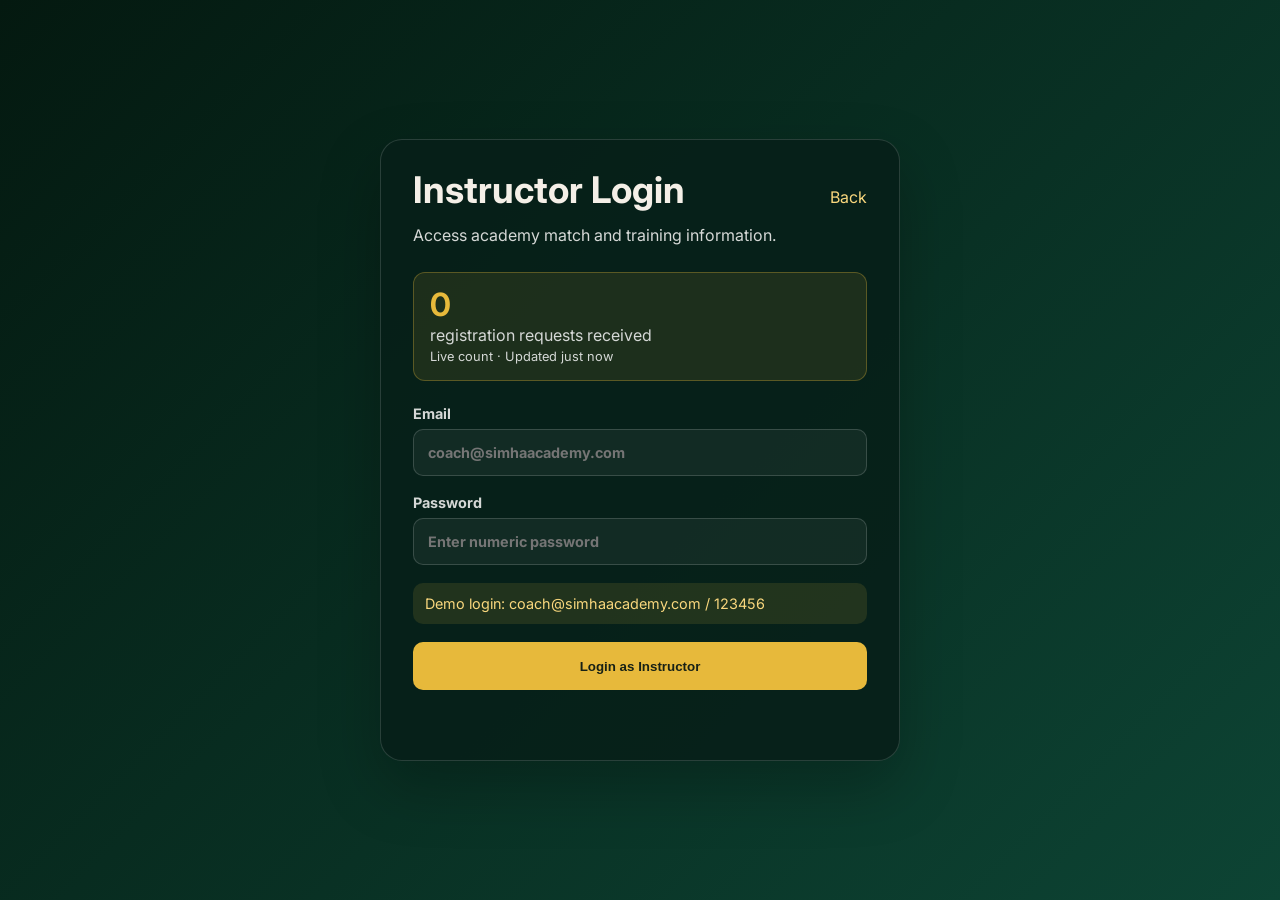
==== coach-login.html @ a16a6a9e "Add files via upload" ====
<!DOCTYPE html>
<html lang="en">
<head>
  <meta charset="UTF-8">
  <meta name="viewport" content="width=device-width, initial-scale=1.0">
  <title>Instructor Login | Simha Cricket</title>
  <link rel="stylesheet" href="style.css">
</head>
<body class="auth-page">
  <main class="auth-card instructor-card">
    <div class="auth-heading"><h1>Instructor Login</h1><a class="back" href="index.html">Back</a></div>
    <p class="description">Access academy match and training information.</p>
    <div class="registration-status" aria-live="polite">
      <strong id="registrationCount">0</strong>
      <span>registration requests received</span>
      <small>Live count · Updated <time id="registrationUpdated">just now</time></small>
    </div>
    <form id="loginForm">
      <label for="email">Email<input id="email" type="email" placeholder="coach@simhaacademy.com" required></label>
      <label for="password">Password<input id="password" type="password" inputmode="numeric" pattern="[0-9]*" placeholder="Enter numeric password" required></label>
      <div class="demo">Demo login: coach@simhaacademy.com / 123456</div>
      <button type="submit">Login as Instructor</button>
      <div id="message" role="status"></div>
    </form>
    <section id="instructorDashboard" class="instructor-dashboard" hidden>
      <section class="dashboard-section">
        <h3>Visitors logged in</h3>
        <p class="dashboard-note">Everyone who completed the visitor OTP check on this browser.</p>
        <ul id="visitorsList" class="visitor-list"></ul>
      </section>
      <section class="dashboard-section">
        <h3>Next match</h3>
        <p class="dashboard-note">These details update the upcoming match shown on the index page.</p>
        <form id="matchForm" class="score-form">
          <label for="matchGroup">Group or match name<input id="matchGroup" type="text" required></label>
          <div class="score-fields">
            <label for="matchDate">Date<input id="matchDate" type="date" required></label>
            <label for="matchTime">Time<input id="matchTime" type="time" required></label>
          </div>
          <button type="submit">Save next match</button>
          <div id="matchMessage" role="status"></div>
        </form>
      </section>
      <section class="dashboard-section">
        <h3>Edit Match centre</h3>
        <p class="dashboard-note">Correct upcoming details, previous results, or the latest scorecard shown on the index page.</p>
        <form id="matchCentreForm" class="score-form">
          <label for="secondGroup">Second upcoming match<input id="secondGroup" type="text" required></label>
          <label for="secondDate">Second match date<input id="secondDate" type="date" required></label>
          <label for="previousOne">Previous result 1<textarea id="previousOne" rows="2" required></textarea></label>
          <label for="previousTwo">Previous result 2<textarea id="previousTwo" rows="2" required></textarea></label>
          <label for="scorecardTeam">Scorecard team<input id="scorecardTeam" type="text" required></label>
          <div class="score-fields">
            <label for="scorecardRuns">Scorecard runs<input id="scorecardRuns" type="number" min="0" required></label>
            <label for="scorecardWickets">Scorecard wickets<input id="scorecardWickets" type="number" min="0" max="10" required></label>
            <label for="scorecardOvers">Scorecard overs<input id="scorecardOvers" type="text" required></label>
          </div>
          <button type="submit">Save Match centre</button>
          <div id="matchCentreMessage" role="status"></div>
        </form>
      </section>
    </section>
  </main>
  <script src="script.js"></script>
</body>
</html>
---- style.css ----
@import url('https://fonts.googleapis.com/css2?family=Inter:wght@400;500;600;700;800&display=swap');
:root { --panel:#0b2a21; --gold:#e7b93b; --text:#f4efe7; --muted:#d5d8d6; }
* { box-sizing:border-box; margin:0; padding:0; }
html { scroll-behavior:smooth; }
body { min-height:100vh; font-family:'Inter',sans-serif; color:var(--text); background:linear-gradient(135deg,#041910,#0d4434); }
.page { width:min(1180px,92%); margin:auto; padding:28px 0 60px; }
header { display:flex; justify-content:space-between; align-items:center; gap:20px; flex-wrap:wrap; margin-bottom:80px; }
.brand { display:flex; align-items:center; gap:12px; color:inherit; text-decoration:none; }
.mark { display:grid; place-items:center; width:52px; height:52px; border-radius:14px; background:var(--gold); color:#172116; font-size:1.8rem; }
.brand strong { display:block; letter-spacing:.06em; text-transform:uppercase; }
.brand small { color:var(--muted); letter-spacing:.14em; text-transform:uppercase; }
nav { display:flex; gap:20px; align-items:center; }
nav a, .login-link { color:var(--text); text-decoration:none; }
nav a:hover, .login-link:hover { color:var(--gold); }
.login-link { border:1px solid rgba(255,255,255,.25); border-radius:999px; padding:11px 18px; }
.page main { display:grid; grid-template-columns:1.2fr .8fr; gap:40px; align-items:center; }
.page main > .section { grid-column:1/-1; }
.eyebrow { color:#f9d77d; text-transform:uppercase; letter-spacing:.14em; font-size:.8rem; margin-bottom:18px; }
h1 { max-width:680px; font-size:clamp(2.8rem,7vw,5.7rem); line-height:1; margin-bottom:22px; }
.intro { max-width:600px; color:var(--muted); font-size:1.1rem; line-height:1.7; margin-bottom:30px; }
.actions { display:flex; gap:14px; flex-wrap:wrap; }
.button { display:inline-block; padding:14px 20px; border:0; border-radius:12px; text-decoration:none; font:inherit; font-weight:bold; cursor:pointer; }
.primary { background:var(--gold); color:#172116; }
.secondary { border:1px solid rgba(255,255,255,.25); color:var(--text); }
.panel { padding:28px; border:1px solid rgba(255,255,255,.12); border-radius:22px; background:rgba(7,32,25,.78); }
.panel h2 { margin-bottom:10px; }
.panel p { color:var(--muted); line-height:1.6; margin-bottom:20px; }
.panel ul { list-style:none; display:grid; gap:14px; }
.panel li { padding:15px; border-radius:12px; background:rgba(255,255,255,.06); }
.panel li strong { display:block; color:var(--gold); margin-bottom:5px; }
.panel li span, .panel li small { display:block; }
.panel li small { color:var(--muted); margin-top:5px; }
.section { margin-top:76px; padding:34px 0; border-top:1px solid rgba(255,255,255,.12); scroll-margin-top:24px; }
.section h2 { font-size:clamp(2rem,4vw,3rem); margin-bottom:12px; }
.section-intro { max-width:680px; color:var(--muted); line-height:1.7; margin-bottom:26px; }
.grid { display:grid; grid-template-columns:repeat(3,minmax(0,1fr)); gap:18px; }
.card { padding:22px; border:1px solid rgba(255,255,255,.1); border-radius:16px; background:rgba(7,32,25,.72); }
.card h3 { color:var(--gold); margin-bottom:9px; }
.card p, .card li { color:var(--muted); line-height:1.6; }
.card ul { padding-left:18px; }
.wide { grid-column:1/-1; }
.gallery { display:grid; grid-template-columns:repeat(3,1fr); gap:14px; }
.gallery figure { margin:0; overflow:hidden; border-radius:16px; background:var(--panel); }
.gallery img { display:block; width:100%; height:190px; object-fit:cover; }
.gallery figcaption { padding:12px 14px; color:var(--muted); }
.register-form { max-width:560px; display:grid; gap:15px; }
.register-form label { display:grid; gap:7px; color:var(--muted); font-weight:bold; }
.register-form input, .register-form textarea { width:100%; padding:13px; border:1px solid rgba(255,255,255,.16); border-radius:10px; background:rgba(255,255,255,.05); color:var(--text); font:inherit; }
.register-form textarea { min-height:110px; resize:vertical; }
.section#contact .grid { grid-template-columns:1fr; }
.section#contact .card { width:100%; }
.section#register .register-form { max-width:none; }
.contact-list { display:grid; gap:12px; list-style:none; }
.contact-list a { color:#f9d77d; }
footer { margin-top:70px; padding-top:24px; border-top:1px solid rgba(255,255,255,.12); color:var(--muted); }
.auth-page { min-height:100vh; display:grid; place-items:center; padding:24px; }
.auth-card { width:min(100%,520px); padding:32px; border:1px solid rgba(255,255,255,.14); border-radius:22px; background:rgba(7,32,25,.9); box-shadow:0 25px 60px rgba(0,0,0,.25); }
.instructor-card.dashboard-wide { width:min(100%,1100px); }
.visitor-card { width:min(100%,560px); }
.auth-brand { margin-bottom:42px; }
.auth-brand small { display:block; }
.auth-heading { display:flex; justify-content:space-between; align-items:center; gap:16px; }
.auth-card h1 { font-size:clamp(1.7rem,5vw,2.3rem); margin:0 0 14px; }
.back { color:#f9d77d; text-decoration:none; }
.description { color:var(--muted); line-height:1.6; margin:0 0 24px; }
.registration-status { display:grid; gap:4px; margin:0 0 24px; padding:16px; border:1px solid rgba(231,185,59,.3); border-radius:12px; background:rgba(231,185,59,.1); }
.registration-status strong { color:var(--gold); font-size:2rem; line-height:1; }
.registration-status span, .registration-status small { color:var(--muted); }
.registration-status small { font-size:.8rem; }
.auth-card form { display:grid; gap:18px; }
.auth-card label { display:grid; gap:7px; color:var(--muted); font-weight:bold; font-size:.9rem; }
.auth-card input { width:100%; padding:14px; border:1px solid rgba(255,255,255,.16); border-radius:10px; background:rgba(255,255,255,.05); color:var(--text); font:inherit; }
.auth-card input:focus { outline:2px solid var(--gold); outline-offset:2px; }
.demo { padding:12px; border-radius:10px; background:rgba(231,185,59,.12); color:#f9d77d; font-size:.9rem; }
.auth-card button { padding:14px; border:0; border-radius:10px; background:var(--gold); color:#172116; font-weight:bold; cursor:pointer; }
.auth-card button, .score-form button { min-height:48px; }
#message { min-height:20px; color:#a9f0c7; text-align:center; }
#registrationMessage { min-height:20px; color:#a9f0c7; }
#visitorMessage, #otpMessage { min-height:20px; color:#ffb7a8; text-align:center; }
[hidden] { display:none !important; }
.instructor-dashboard { margin-top:28px; padding-top:28px; border-top:1px solid rgba(255,255,255,.12); }
.dashboard-heading { display:flex; justify-content:space-between; align-items:start; gap:16px; margin-bottom:24px; }
.dashboard-heading h2 { font-size:1.7rem; }
.live-badge { padding:6px 10px; border-radius:999px; background:rgba(169,240,199,.14); color:#a9f0c7; font-size:.8rem; font-weight:bold; text-transform:uppercase; letter-spacing:.08em; }
.dashboard-section { padding-top:22px; margin-top:22px; border-top:1px solid rgba(255,255,255,.1); }
.instructor-dashboard > .dashboard-section:first-child { padding-top:0; margin-top:0; border-top:0; }
.dashboard-section h3 { color:var(--gold); margin-bottom:6px; }
.dashboard-note { color:var(--muted); font-size:.9rem; line-height:1.5; margin-bottom:14px; }
.visitor-list { display:grid; gap:9px; list-style:none; max-height:220px; overflow:auto; }
.visitor-list li { display:grid; gap:4px; padding:12px; border-radius:10px; background:rgba(255,255,255,.06); color:var(--muted); }
.visitor-list strong { color:var(--text); }
.visitor-list span { font-size:.82rem; }
.score-form { display:grid; gap:14px; }
.score-form label { display:grid; gap:7px; color:var(--muted); font-weight:bold; font-size:.9rem; }
.score-form input, .score-form textarea { width:100%; padding:12px; border:1px solid rgba(255,255,255,.16); border-radius:10px; background:rgba(255,255,255,.05); color:var(--text); font:inherit; }
.score-form textarea { resize:vertical; min-height:72px; }
.score-fields { display:grid; grid-template-columns:repeat(3,1fr); gap:10px; }
.score-form button { padding:13px; border:0; border-radius:10px; background:var(--gold); color:#172116; font-weight:bold; cursor:pointer; }
#scoreMessage, #matchMessage { min-height:20px; color:#a9f0c7; text-align:center; }
@media (max-width:1100px) {
  .page { width:min(100% - 48px, 1000px); }
  .page main { gap:28px; }
  h1 { font-size:clamp(2.7rem,6vw,4.8rem); }
  .grid, .gallery { grid-template-columns:repeat(2,minmax(0,1fr)); }
}
@media (max-width:800px) {
  .page { width:min(100% - 32px, 680px); padding-top:20px; }
  header { align-items:flex-start; margin-bottom:50px; }
  nav { justify-content:flex-start; }
  header { margin-bottom:50px; }
  .page main { grid-template-columns:1fr; }
  .grid, .gallery { grid-template-columns:1fr; gap:14px; }
  .wide { grid-column:auto; }
  .section { margin-top:48px; padding:26px 0; }
  .panel { padding:22px; }
  .gallery img { height:220px; }
  footer { margin-top:48px; }
  .auth-page { padding:16px; place-items:start center; }
  .auth-card { margin:8px 0; padding:24px; border-radius:18px; }
  .auth-brand { margin-bottom:30px; }
  .dashboard-heading { align-items:flex-start; }
}
@media (max-width:520px) {
  .page { width:calc(100% - 24px); }
  header { gap:16px; }
  .brand { gap:9px; }
  .mark { width:44px; height:44px; font-size:1.5rem; }
  .brand strong { font-size:.9rem; }
  .brand small { font-size:.7rem; }
  nav { width:100%; gap:8px 14px; font-size:.9rem; }
  .login-link { padding:9px 12px; }
  h1 { font-size:clamp(2.35rem,13vw,3.5rem); }
  .intro { font-size:1rem; }
  .actions, .actions .button { width:100%; }
  .actions .button { text-align:center; }
  .section h2 { font-size:2rem; }
  .gallery img { height:180px; }
  .auth-card { padding:20px; }
  .auth-heading { align-items:flex-start; }
  .auth-heading h1 { font-size:1.7rem; }
  .score-fields { grid-template-columns:1fr; gap:14px; }
  .dashboard-heading h2 { font-size:1.45rem; }
  .visitor-list li { overflow-wrap:anywhere; }
}
@media (max-width:360px) {
  .page { width:calc(100% - 20px); }
  .auth-page { padding:10px; }
  .auth-card { padding:16px; }
  .panel, .card { padding:18px; }
  .eyebrow { font-size:.7rem; }
}
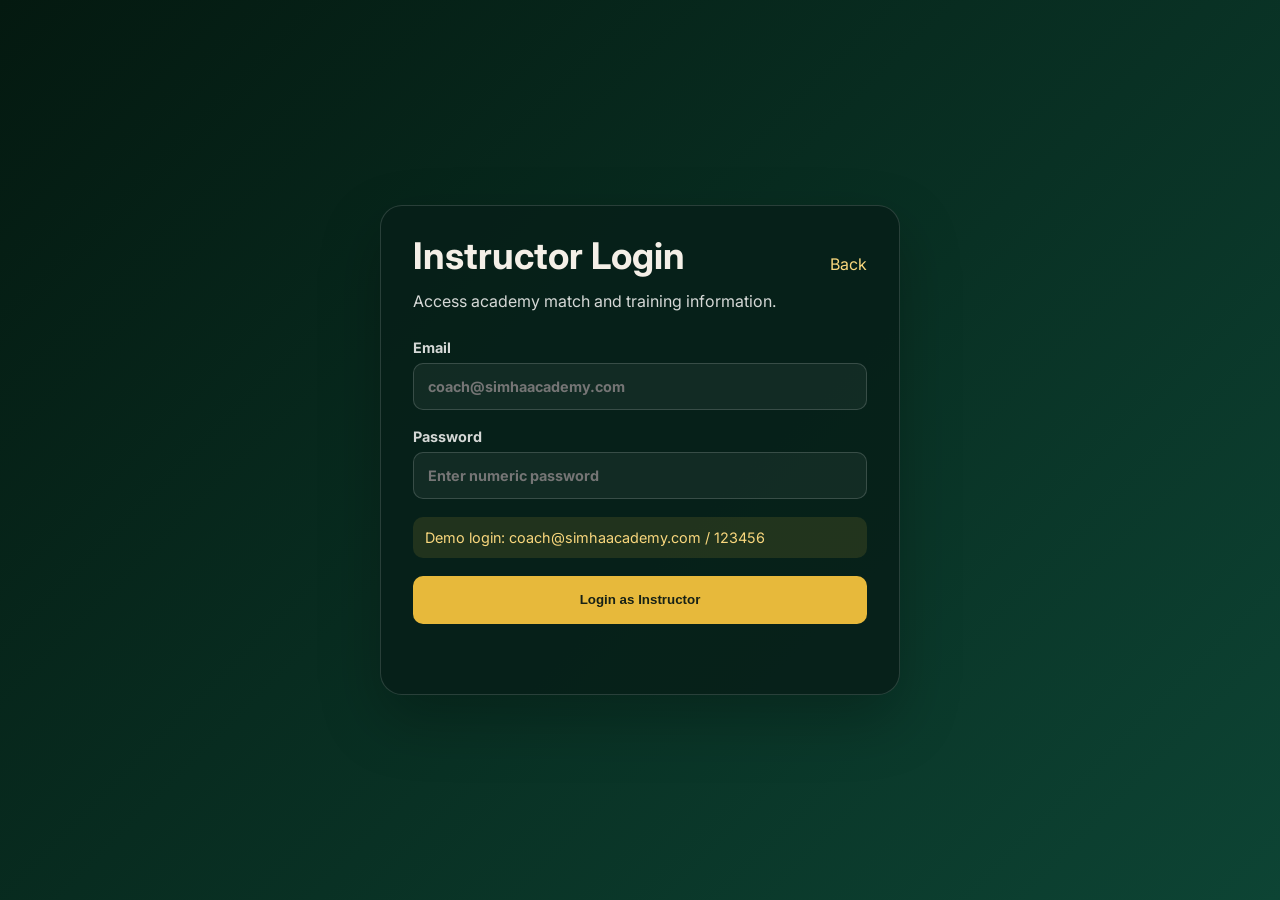
==== commit e7912898: "Add files via upload" ====
--- a/coach-login.html
+++ b/coach-login.html
@@ -10,11 +10,6 @@
   <main class="auth-card instructor-card">
     <div class="auth-heading"><h1>Instructor Login</h1><a class="back" href="index.html">Back</a></div>
     <p class="description">Access academy match and training information.</p>
-    <div class="registration-status" aria-live="polite">
-      <strong id="registrationCount">0</strong>
-      <span>registration requests received</span>
-      <small>Live count · Updated <time id="registrationUpdated">just now</time></small>
-    </div>
     <form id="loginForm">
       <label for="email">Email<input id="email" type="email" placeholder="coach@simhaacademy.com" required></label>
       <label for="password">Password<input id="password" type="password" inputmode="numeric" pattern="[0-9]*" placeholder="Enter numeric password" required></label>
@@ -29,34 +24,18 @@
         <ul id="visitorsList" class="visitor-list"></ul>
       </section>
       <section class="dashboard-section">
-        <h3>Next match</h3>
-        <p class="dashboard-note">These details update the upcoming match shown on the index page.</p>
-        <form id="matchForm" class="score-form">
-          <label for="matchGroup">Group or match name<input id="matchGroup" type="text" required></label>
+        <h3>Upcoming matches</h3>
+        <p class="dashboard-note">Add, edit, or delete matches and their Maps links.</p>
+        <ul id="managedMatches" class="managed-matches"></ul>
+        <form id="matchManagerForm" class="score-form">
+          <label for="managedMatchGroup">Group or match name<input id="managedMatchGroup" type="text" required></label>
           <div class="score-fields">
-            <label for="matchDate">Date<input id="matchDate" type="date" required></label>
-            <label for="matchTime">Time<input id="matchTime" type="time" required></label>
+            <label for="managedMatchDate">Date<input id="managedMatchDate" type="date" required></label>
+            <label for="managedMatchTime">Time<input id="managedMatchTime" type="time" required></label>
+            <label for="managedMatchMaps">Maps link<input id="managedMatchMaps" type="url" placeholder="https://maps.google.com/"></label>
           </div>
-          <button type="submit">Save next match</button>
-          <div id="matchMessage" role="status"></div>
-        </form>
-      </section>
-      <section class="dashboard-section">
-        <h3>Edit Match centre</h3>
-        <p class="dashboard-note">Correct upcoming details, previous results, or the latest scorecard shown on the index page.</p>
-        <form id="matchCentreForm" class="score-form">
-          <label for="secondGroup">Second upcoming match<input id="secondGroup" type="text" required></label>
-          <label for="secondDate">Second match date<input id="secondDate" type="date" required></label>
-          <label for="previousOne">Previous result 1<textarea id="previousOne" rows="2" required></textarea></label>
-          <label for="previousTwo">Previous result 2<textarea id="previousTwo" rows="2" required></textarea></label>
-          <label for="scorecardTeam">Scorecard team<input id="scorecardTeam" type="text" required></label>
-          <div class="score-fields">
-            <label for="scorecardRuns">Scorecard runs<input id="scorecardRuns" type="number" min="0" required></label>
-            <label for="scorecardWickets">Scorecard wickets<input id="scorecardWickets" type="number" min="0" max="10" required></label>
-            <label for="scorecardOvers">Scorecard overs<input id="scorecardOvers" type="text" required></label>
-          </div>
-          <button type="submit">Save Match centre</button>
-          <div id="matchCentreMessage" role="status"></div>
+          <button type="submit">Add upcoming match</button>
+          <div id="matchManagerMessage" role="status"></div>
         </form>
       </section>
     </section>
--- a/style.css
+++ b/style.css
@@ -38,6 +38,12 @@
 .card h3 { color:var(--gold); margin-bottom:9px; }
 .card p, .card li { color:var(--muted); line-height:1.6; }
 .card ul { padding-left:18px; }
+.upcoming-matches-grid { display:grid; grid-template-columns:repeat(2,minmax(0,1fr)); gap:18px; list-style:none; }
+.upcoming-match-item { min-height:120px; padding:22px; border:1px solid rgba(255,255,255,.1); border-radius:16px; background:rgba(7,32,25,.72); color:var(--muted); line-height:1.6; }
+.upcoming-match-item strong, .upcoming-match-item span { display:block; }
+.upcoming-match-item strong { margin-bottom:8px; color:var(--gold); font-size:1.1rem; }
+.upcoming-match-item a { display:inline-block; margin-top:10px; color:#f9d77d; font-weight:bold; }
+.upcoming-matches-grid:empty::after { content:'No upcoming matches scheduled.'; padding:22px; color:var(--muted); }
 .wide { grid-column:1/-1; }
 .gallery { display:grid; grid-template-columns:repeat(3,1fr); gap:14px; }
 .gallery figure { margin:0; overflow:hidden; border-radius:16px; background:var(--panel); }
@@ -90,6 +96,12 @@
 .visitor-list li { display:grid; gap:4px; padding:12px; border-radius:10px; background:rgba(255,255,255,.06); color:var(--muted); }
 .visitor-list strong { color:var(--text); }
 .visitor-list span { font-size:.82rem; }
+.managed-matches { display:grid; gap:10px; list-style:none; margin-bottom:18px; }
+.managed-match { display:grid; grid-template-columns:minmax(180px,1.6fr) 1fr 1fr minmax(220px,1.5fr) auto auto; gap:8px; align-items:center; }
+.managed-match input { min-width:0; padding:11px; border:1px solid rgba(255,255,255,.16); border-radius:10px; background:rgba(255,255,255,.05); color:var(--text); font:inherit; }
+.managed-match button { padding:11px 13px; border:0; border-radius:10px; font-weight:bold; cursor:pointer; }
+.save-match { background:var(--gold); color:#172116; }
+.delete-match { background:rgba(255,183,168,.15); color:#ffb7a8; }
 .score-form { display:grid; gap:14px; }
 .score-form label { display:grid; gap:7px; color:var(--muted); font-weight:bold; font-size:.9rem; }
 .score-form input, .score-form textarea { width:100%; padding:12px; border:1px solid rgba(255,255,255,.16); border-radius:10px; background:rgba(255,255,255,.05); color:var(--text); font:inherit; }
@@ -109,7 +121,7 @@
   nav { justify-content:flex-start; }
   header { margin-bottom:50px; }
   .page main { grid-template-columns:1fr; }
-  .grid, .gallery { grid-template-columns:1fr; gap:14px; }
+  .grid, .gallery, .upcoming-matches-grid { grid-template-columns:1fr; gap:14px; }
   .wide { grid-column:auto; }
   .section { margin-top:48px; padding:26px 0; }
   .panel { padding:22px; }
@@ -139,6 +151,8 @@
   .auth-heading { align-items:flex-start; }
   .auth-heading h1 { font-size:1.7rem; }
   .score-fields { grid-template-columns:1fr; gap:14px; }
+  .managed-match { grid-template-columns:1fr 1fr; }
+  .managed-match-group, .managed-match-maps { grid-column:1/-1; }
   .dashboard-heading h2 { font-size:1.45rem; }
   .visitor-list li { overflow-wrap:anywhere; }
 }
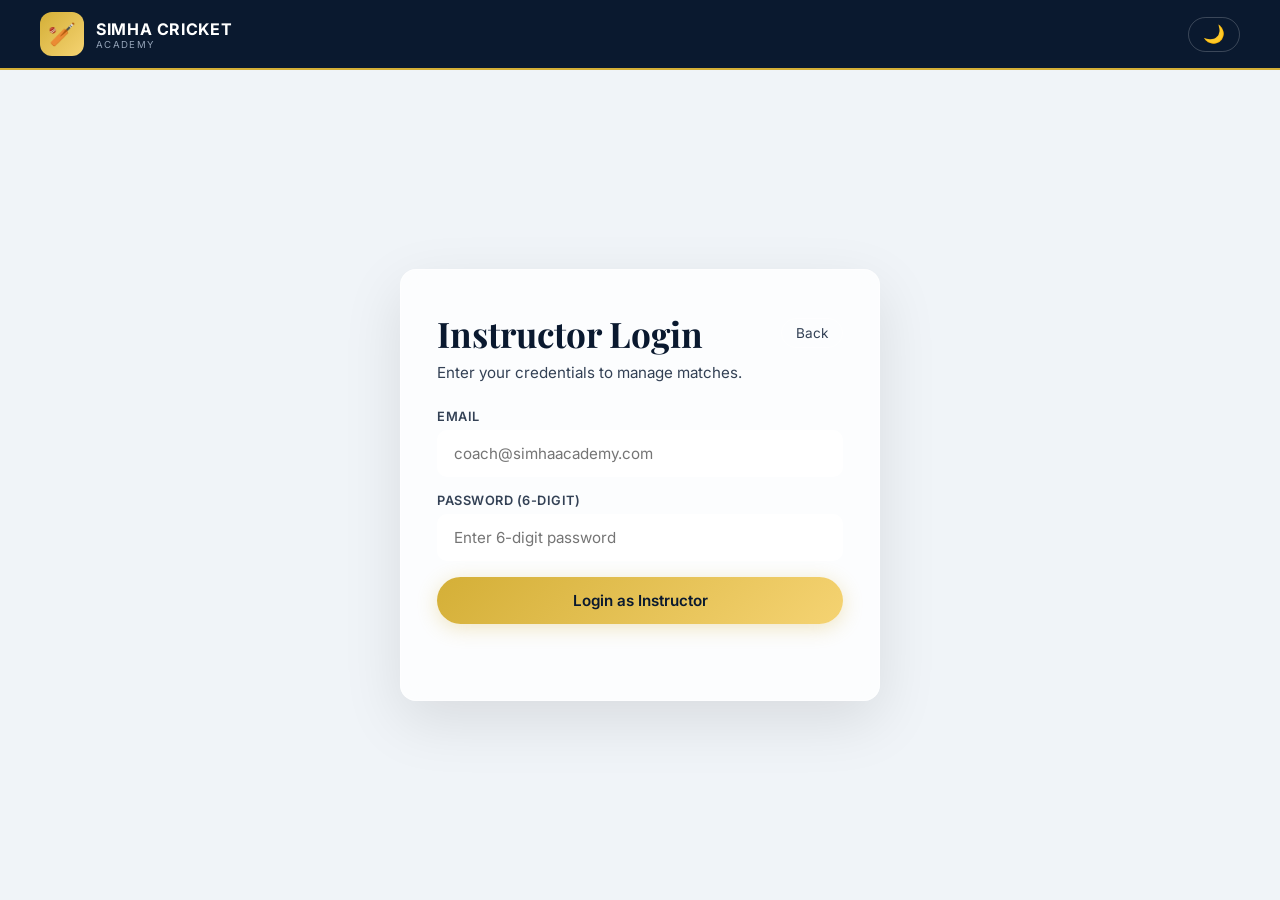
==== commit f7efc081: "Add files via upload" ====
--- a/coach-login.html
+++ b/coach-login.html
@@ -1,45 +1,107 @@
 <!DOCTYPE html>
 <html lang="en">
 <head>
-  <meta charset="UTF-8">
-  <meta name="viewport" content="width=device-width, initial-scale=1.0">
-  <title>Instructor Login | Simha Cricket</title>
-  <link rel="stylesheet" href="style.css">
+    <meta charset="UTF-8" />
+    <meta name="viewport" content="width=device-width, initial-scale=1.0" />
+    <title>Instructor Login | Simha Cricket</title>
+    <link rel="stylesheet" href="style.css" />
 </head>
 <body class="auth-page">
-  <main class="auth-card instructor-card">
-    <div class="auth-heading"><h1>Instructor Login</h1><a class="back" href="index.html">Back</a></div>
-    <p class="description">Access academy match and training information.</p>
-    <form id="loginForm">
-      <label for="email">Email<input id="email" type="email" placeholder="coach@simhaacademy.com" required></label>
-      <label for="password">Password<input id="password" type="password" inputmode="numeric" pattern="[0-9]*" placeholder="Enter numeric password" required></label>
-      <div class="demo">Demo login: coach@simhaacademy.com / 123456</div>
-      <button type="submit">Login as Instructor</button>
-      <div id="message" role="status"></div>
-    </form>
-    <section id="instructorDashboard" class="instructor-dashboard" hidden>
-      <section class="dashboard-section">
-        <h3>Visitors logged in</h3>
-        <p class="dashboard-note">Everyone who completed the visitor OTP check on this browser.</p>
-        <ul id="visitorsList" class="visitor-list"></ul>
-      </section>
-      <section class="dashboard-section">
-        <h3>Upcoming matches</h3>
-        <p class="dashboard-note">Add, edit, or delete matches and their Maps links.</p>
-        <ul id="managedMatches" class="managed-matches"></ul>
-        <form id="matchManagerForm" class="score-form">
-          <label for="managedMatchGroup">Group or match name<input id="managedMatchGroup" type="text" required></label>
-          <div class="score-fields">
-            <label for="managedMatchDate">Date<input id="managedMatchDate" type="date" required></label>
-            <label for="managedMatchTime">Time<input id="managedMatchTime" type="time" required></label>
-            <label for="managedMatchMaps">Maps link<input id="managedMatchMaps" type="url" placeholder="https://maps.google.com/"></label>
-          </div>
-          <button type="submit">Add upcoming match</button>
-          <div id="matchManagerMessage" role="status"></div>
-        </form>
-      </section>
-    </section>
-  </main>
-  <script src="script.js"></script>
+    <header class="auth-header">
+        <div class="container header-inner">
+            <a class="brand" href="visitor-login.html">
+                <span class="brand-icon">🏏</span>
+                <span class="brand-text">
+                    <strong>Simha Cricket</strong>
+                    <small>Academy</small>
+                </span>
+            </a>
+            <button id="darkModeToggle" class="dark-toggle" aria-label="Toggle dark mode">🌙</button>
+        </div>
+    </header>
+
+    <main class="auth-main">
+        <div class="auth-card instructor-card glass-card">
+
+            <!-- ===== LOGIN SECTION ===== -->
+            <div id="loginSection">
+                <div class="auth-heading">
+                    <h1>Instructor Login</h1>
+                    <a class="back" href="visitor-login.html">Back</a>
+                </div>
+                <p class="description">Enter your credentials to manage matches.</p>
+
+                <form id="loginForm" class="login-form">
+                    <div class="form-group">
+                        <label for="email">Email</label>
+                        <input id="email" type="email" placeholder="coach@simhaacademy.com" required />
+                    </div>
+                    <div class="form-group">
+                        <label for="password">Password (6-digit)</label>
+                        <input id="password" type="password" inputmode="numeric" pattern="[0-9]{6}" maxlength="6" placeholder="Enter 6-digit password" required />
+                    </div>
+                    <button class="btn btn-primary" type="submit">Login as Instructor</button>
+                    <div id="message" role="status"></div>
+                </form>
+            </div>
+
+            <!-- ===== DASHBOARD ===== -->
+            <section id="instructorDashboard" class="instructor-dashboard" hidden>
+                <div class="auth-heading">
+                    <h1>Instructor Panel</h1>
+                    <a class="back" href="index.html">← Back to Academy</a>
+                </div>
+
+                <!-- ===== VISITORS SECTION (gate only) ===== -->
+                <section class="dashboard-section">
+                    <h3>👥 Visitors (Gate)</h3>
+                    <p class="dashboard-note">Visitors who entered the site via the gate (name + phone only).</p>
+                    <ul id="visitorsList" class="visitor-list"></ul>
+                </section>
+
+                <!-- ===== REGISTRATIONS SECTION (full registration) ===== -->
+                <section class="dashboard-section">
+                    <h3>📋 Registration Requests</h3>
+                    <p class="dashboard-note">Students who filled the full registration form (name, phone, email, message).</p>
+                    <ul id="registrationsList" class="visitor-list"></ul>
+                </section>
+
+                <!-- ===== MATCHES SECTION ===== -->
+                <section class="dashboard-section">
+                    <h3>🏏 Upcoming matches</h3>
+                    <p class="dashboard-note">Add, edit, or delete matches and their Maps links.</p>
+                    <ul id="managedMatches" class="managed-matches"></ul>
+                    <form id="matchManagerForm" class="score-form">
+                        <div class="form-group">
+                            <label for="managedMatchGroup">Group or match name</label>
+                            <input id="managedMatchGroup" type="text" required />
+                        </div>
+                        <div class="form-group">
+                            <label for="managedMatchSchoolName">School name</label>
+                            <input id="managedMatchSchoolName" type="text" placeholder="e.g. Rashtreeya Vidyalaya Public School" />
+                        </div>
+                        <div class="score-fields">
+                            <div class="form-group">
+                                <label for="managedMatchDate">Date</label>
+                                <input id="managedMatchDate" type="date" required />
+                            </div>
+                            <div class="form-group">
+                                <label for="managedMatchTime">Time</label>
+                                <input id="managedMatchTime" type="time" required />
+                            </div>
+                            <div class="form-group">
+                                <label for="managedMatchMaps">Maps link</label>
+                                <input id="managedMatchMaps" type="url" placeholder="https://maps.google.com/" />
+                            </div>
+                        </div>
+                        <button class="btn btn-primary" type="submit">Add upcoming match</button>
+                        <div id="matchManagerMessage" role="status"></div>
+                    </form>
+                </section>
+            </section>
+        </div>
+    </main>
+
+    <script src="script.js"></script>
 </body>
-</html>
+</html>
--- a/style.css
+++ b/style.css
@@ -1,165 +1,1077 @@
-@import url('https://fonts.googleapis.com/css2?family=Inter:wght@400;500;600;700;800&display=swap');
-:root { --panel:#0b2a21; --gold:#e7b93b; --text:#f4efe7; --muted:#d5d8d6; }
-* { box-sizing:border-box; margin:0; padding:0; }
-html { scroll-behavior:smooth; }
-body { min-height:100vh; font-family:'Inter',sans-serif; color:var(--text); background:linear-gradient(135deg,#041910,#0d4434); }
-.page { width:min(1180px,92%); margin:auto; padding:28px 0 60px; }
-header { display:flex; justify-content:space-between; align-items:center; gap:20px; flex-wrap:wrap; margin-bottom:80px; }
-.brand { display:flex; align-items:center; gap:12px; color:inherit; text-decoration:none; }
-.mark { display:grid; place-items:center; width:52px; height:52px; border-radius:14px; background:var(--gold); color:#172116; font-size:1.8rem; }
-.brand strong { display:block; letter-spacing:.06em; text-transform:uppercase; }
-.brand small { color:var(--muted); letter-spacing:.14em; text-transform:uppercase; }
-nav { display:flex; gap:20px; align-items:center; }
-nav a, .login-link { color:var(--text); text-decoration:none; }
-nav a:hover, .login-link:hover { color:var(--gold); }
-.login-link { border:1px solid rgba(255,255,255,.25); border-radius:999px; padding:11px 18px; }
-.page main { display:grid; grid-template-columns:1.2fr .8fr; gap:40px; align-items:center; }
-.page main > .section { grid-column:1/-1; }
-.eyebrow { color:#f9d77d; text-transform:uppercase; letter-spacing:.14em; font-size:.8rem; margin-bottom:18px; }
-h1 { max-width:680px; font-size:clamp(2.8rem,7vw,5.7rem); line-height:1; margin-bottom:22px; }
-.intro { max-width:600px; color:var(--muted); font-size:1.1rem; line-height:1.7; margin-bottom:30px; }
-.actions { display:flex; gap:14px; flex-wrap:wrap; }
-.button { display:inline-block; padding:14px 20px; border:0; border-radius:12px; text-decoration:none; font:inherit; font-weight:bold; cursor:pointer; }
-.primary { background:var(--gold); color:#172116; }
-.secondary { border:1px solid rgba(255,255,255,.25); color:var(--text); }
-.panel { padding:28px; border:1px solid rgba(255,255,255,.12); border-radius:22px; background:rgba(7,32,25,.78); }
-.panel h2 { margin-bottom:10px; }
-.panel p { color:var(--muted); line-height:1.6; margin-bottom:20px; }
-.panel ul { list-style:none; display:grid; gap:14px; }
-.panel li { padding:15px; border-radius:12px; background:rgba(255,255,255,.06); }
-.panel li strong { display:block; color:var(--gold); margin-bottom:5px; }
-.panel li span, .panel li small { display:block; }
-.panel li small { color:var(--muted); margin-top:5px; }
-.section { margin-top:76px; padding:34px 0; border-top:1px solid rgba(255,255,255,.12); scroll-margin-top:24px; }
-.section h2 { font-size:clamp(2rem,4vw,3rem); margin-bottom:12px; }
-.section-intro { max-width:680px; color:var(--muted); line-height:1.7; margin-bottom:26px; }
-.grid { display:grid; grid-template-columns:repeat(3,minmax(0,1fr)); gap:18px; }
-.card { padding:22px; border:1px solid rgba(255,255,255,.1); border-radius:16px; background:rgba(7,32,25,.72); }
-.card h3 { color:var(--gold); margin-bottom:9px; }
-.card p, .card li { color:var(--muted); line-height:1.6; }
-.card ul { padding-left:18px; }
-.upcoming-matches-grid { display:grid; grid-template-columns:repeat(2,minmax(0,1fr)); gap:18px; list-style:none; }
-.upcoming-match-item { min-height:120px; padding:22px; border:1px solid rgba(255,255,255,.1); border-radius:16px; background:rgba(7,32,25,.72); color:var(--muted); line-height:1.6; }
-.upcoming-match-item strong, .upcoming-match-item span { display:block; }
-.upcoming-match-item strong { margin-bottom:8px; color:var(--gold); font-size:1.1rem; }
-.upcoming-match-item a { display:inline-block; margin-top:10px; color:#f9d77d; font-weight:bold; }
-.upcoming-matches-grid:empty::after { content:'No upcoming matches scheduled.'; padding:22px; color:var(--muted); }
-.wide { grid-column:1/-1; }
-.gallery { display:grid; grid-template-columns:repeat(3,1fr); gap:14px; }
-.gallery figure { margin:0; overflow:hidden; border-radius:16px; background:var(--panel); }
-.gallery img { display:block; width:100%; height:190px; object-fit:cover; }
-.gallery figcaption { padding:12px 14px; color:var(--muted); }
-.register-form { max-width:560px; display:grid; gap:15px; }
-.register-form label { display:grid; gap:7px; color:var(--muted); font-weight:bold; }
-.register-form input, .register-form textarea { width:100%; padding:13px; border:1px solid rgba(255,255,255,.16); border-radius:10px; background:rgba(255,255,255,.05); color:var(--text); font:inherit; }
-.register-form textarea { min-height:110px; resize:vertical; }
-.section#contact .grid { grid-template-columns:1fr; }
-.section#contact .card { width:100%; }
-.section#register .register-form { max-width:none; }
-.contact-list { display:grid; gap:12px; list-style:none; }
-.contact-list a { color:#f9d77d; }
-footer { margin-top:70px; padding-top:24px; border-top:1px solid rgba(255,255,255,.12); color:var(--muted); }
-.auth-page { min-height:100vh; display:grid; place-items:center; padding:24px; }
-.auth-card { width:min(100%,520px); padding:32px; border:1px solid rgba(255,255,255,.14); border-radius:22px; background:rgba(7,32,25,.9); box-shadow:0 25px 60px rgba(0,0,0,.25); }
-.instructor-card.dashboard-wide { width:min(100%,1100px); }
-.visitor-card { width:min(100%,560px); }
-.auth-brand { margin-bottom:42px; }
-.auth-brand small { display:block; }
-.auth-heading { display:flex; justify-content:space-between; align-items:center; gap:16px; }
-.auth-card h1 { font-size:clamp(1.7rem,5vw,2.3rem); margin:0 0 14px; }
-.back { color:#f9d77d; text-decoration:none; }
-.description { color:var(--muted); line-height:1.6; margin:0 0 24px; }
-.registration-status { display:grid; gap:4px; margin:0 0 24px; padding:16px; border:1px solid rgba(231,185,59,.3); border-radius:12px; background:rgba(231,185,59,.1); }
-.registration-status strong { color:var(--gold); font-size:2rem; line-height:1; }
-.registration-status span, .registration-status small { color:var(--muted); }
-.registration-status small { font-size:.8rem; }
-.auth-card form { display:grid; gap:18px; }
-.auth-card label { display:grid; gap:7px; color:var(--muted); font-weight:bold; font-size:.9rem; }
-.auth-card input { width:100%; padding:14px; border:1px solid rgba(255,255,255,.16); border-radius:10px; background:rgba(255,255,255,.05); color:var(--text); font:inherit; }
-.auth-card input:focus { outline:2px solid var(--gold); outline-offset:2px; }
-.demo { padding:12px; border-radius:10px; background:rgba(231,185,59,.12); color:#f9d77d; font-size:.9rem; }
-.auth-card button { padding:14px; border:0; border-radius:10px; background:var(--gold); color:#172116; font-weight:bold; cursor:pointer; }
-.auth-card button, .score-form button { min-height:48px; }
-#message { min-height:20px; color:#a9f0c7; text-align:center; }
-#registrationMessage { min-height:20px; color:#a9f0c7; }
-#visitorMessage, #otpMessage { min-height:20px; color:#ffb7a8; text-align:center; }
-[hidden] { display:none !important; }
-.instructor-dashboard { margin-top:28px; padding-top:28px; border-top:1px solid rgba(255,255,255,.12); }
-.dashboard-heading { display:flex; justify-content:space-between; align-items:start; gap:16px; margin-bottom:24px; }
-.dashboard-heading h2 { font-size:1.7rem; }
-.live-badge { padding:6px 10px; border-radius:999px; background:rgba(169,240,199,.14); color:#a9f0c7; font-size:.8rem; font-weight:bold; text-transform:uppercase; letter-spacing:.08em; }
-.dashboard-section { padding-top:22px; margin-top:22px; border-top:1px solid rgba(255,255,255,.1); }
-.instructor-dashboard > .dashboard-section:first-child { padding-top:0; margin-top:0; border-top:0; }
-.dashboard-section h3 { color:var(--gold); margin-bottom:6px; }
-.dashboard-note { color:var(--muted); font-size:.9rem; line-height:1.5; margin-bottom:14px; }
-.visitor-list { display:grid; gap:9px; list-style:none; max-height:220px; overflow:auto; }
-.visitor-list li { display:grid; gap:4px; padding:12px; border-radius:10px; background:rgba(255,255,255,.06); color:var(--muted); }
-.visitor-list strong { color:var(--text); }
-.visitor-list span { font-size:.82rem; }
-.managed-matches { display:grid; gap:10px; list-style:none; margin-bottom:18px; }
-.managed-match { display:grid; grid-template-columns:minmax(180px,1.6fr) 1fr 1fr minmax(220px,1.5fr) auto auto; gap:8px; align-items:center; }
-.managed-match input { min-width:0; padding:11px; border:1px solid rgba(255,255,255,.16); border-radius:10px; background:rgba(255,255,255,.05); color:var(--text); font:inherit; }
-.managed-match button { padding:11px 13px; border:0; border-radius:10px; font-weight:bold; cursor:pointer; }
-.save-match { background:var(--gold); color:#172116; }
-.delete-match { background:rgba(255,183,168,.15); color:#ffb7a8; }
-.score-form { display:grid; gap:14px; }
-.score-form label { display:grid; gap:7px; color:var(--muted); font-weight:bold; font-size:.9rem; }
-.score-form input, .score-form textarea { width:100%; padding:12px; border:1px solid rgba(255,255,255,.16); border-radius:10px; background:rgba(255,255,255,.05); color:var(--text); font:inherit; }
-.score-form textarea { resize:vertical; min-height:72px; }
-.score-fields { display:grid; grid-template-columns:repeat(3,1fr); gap:10px; }
-.score-form button { padding:13px; border:0; border-radius:10px; background:var(--gold); color:#172116; font-weight:bold; cursor:pointer; }
-#scoreMessage, #matchMessage { min-height:20px; color:#a9f0c7; text-align:center; }
-@media (max-width:1100px) {
-  .page { width:min(100% - 48px, 1000px); }
-  .page main { gap:28px; }
-  h1 { font-size:clamp(2.7rem,6vw,4.8rem); }
-  .grid, .gallery { grid-template-columns:repeat(2,minmax(0,1fr)); }
-}
-@media (max-width:800px) {
-  .page { width:min(100% - 32px, 680px); padding-top:20px; }
-  header { align-items:flex-start; margin-bottom:50px; }
-  nav { justify-content:flex-start; }
-  header { margin-bottom:50px; }
-  .page main { grid-template-columns:1fr; }
-  .grid, .gallery, .upcoming-matches-grid { grid-template-columns:1fr; gap:14px; }
-  .wide { grid-column:auto; }
-  .section { margin-top:48px; padding:26px 0; }
-  .panel { padding:22px; }
-  .gallery img { height:220px; }
-  footer { margin-top:48px; }
-  .auth-page { padding:16px; place-items:start center; }
-  .auth-card { margin:8px 0; padding:24px; border-radius:18px; }
-  .auth-brand { margin-bottom:30px; }
-  .dashboard-heading { align-items:flex-start; }
-}
-@media (max-width:520px) {
-  .page { width:calc(100% - 24px); }
-  header { gap:16px; }
-  .brand { gap:9px; }
-  .mark { width:44px; height:44px; font-size:1.5rem; }
-  .brand strong { font-size:.9rem; }
-  .brand small { font-size:.7rem; }
-  nav { width:100%; gap:8px 14px; font-size:.9rem; }
-  .login-link { padding:9px 12px; }
-  h1 { font-size:clamp(2.35rem,13vw,3.5rem); }
-  .intro { font-size:1rem; }
-  .actions, .actions .button { width:100%; }
-  .actions .button { text-align:center; }
-  .section h2 { font-size:2rem; }
-  .gallery img { height:180px; }
-  .auth-card { padding:20px; }
-  .auth-heading { align-items:flex-start; }
-  .auth-heading h1 { font-size:1.7rem; }
-  .score-fields { grid-template-columns:1fr; gap:14px; }
-  .managed-match { grid-template-columns:1fr 1fr; }
-  .managed-match-group, .managed-match-maps { grid-column:1/-1; }
-  .dashboard-heading h2 { font-size:1.45rem; }
-  .visitor-list li { overflow-wrap:anywhere; }
-}
-@media (max-width:360px) {
-  .page { width:calc(100% - 20px); }
-  .auth-page { padding:10px; }
-  .auth-card { padding:16px; }
-  .panel, .card { padding:18px; }
-  .eyebrow { font-size:.7rem; }
-}
+/* ===== IMPORTS ===== */
+@import url('https://fonts.googleapis.com/css2?family=Inter:opsz,wght@14..32,400;14..32,500;14..32,600;14..32,700;14..32,800&family=Playfair+Display:ital,wght@0,700;1,700&display=swap');
+
+/* ===== RESET & BASE ===== */
+*,
+*::before,
+*::after {
+    box-sizing: border-box;
+    margin: 0;
+    padding: 0;
+}
+html {
+    scroll-behavior: smooth;
+}
+body {
+    min-height: 100vh;
+    font-family: 'Inter', sans-serif;
+    background: #f0f4f8;
+    color: #1e293b;
+    -webkit-font-smoothing: antialiased;
+    display: flex;
+    flex-direction: column;
+    transition: background 0.4s, color 0.4s;
+}
+
+/* ===== VARIABLES (Light) ===== */
+:root {
+    --bg-body: #f0f4f8;
+    --bg-card: rgba(255, 255, 255, 0.78);
+    --bg-header-footer: #0a192f;
+    --bg-input: #ffffff;
+    --gold: #d4af37;
+    --gold-light: #f5d372;
+    --gold-glow: rgba(212, 175, 55, 0.3);
+    --text-primary: #0a192f;
+    --text-secondary: #334155;
+    --text-muted: #64748b;
+    --border-light: rgba(255, 255, 255, 0.5);
+    --border-gold: rgba(212, 175, 55, 0.3);
+    --shadow-sm: 0 2px 8px rgba(0, 0, 0, 0.04);
+    --shadow-md: 0 8px 32px rgba(0, 0, 0, 0.08);
+    --shadow-lg: 0 20px 60px rgba(0, 0, 0, 0.10);
+    --radius: 16px;
+    --radius-sm: 10px;
+    --transition: 0.3s cubic-bezier(0.25, 0.46, 0.45, 0.94);
+}
+
+/* ===== DARK MODE (proper dark) ===== */
+body.dark-mode {
+    --bg-body: #0a1628;
+    --bg-card: rgba(16, 30, 50, 0.85);
+    --bg-header-footer: #060d17;
+    --bg-input: #14263b;
+    --text-primary: #e6f1ff;
+    --text-secondary: #b8cfe0;
+    --text-muted: #7a8fa6;
+    --border-light: rgba(255, 255, 255, 0.08);
+    --shadow-sm: 0 2px 8px rgba(0, 0, 0, 0.5);
+    --shadow-md: 0 8px 32px rgba(0, 0, 0, 0.7);
+    --shadow-lg: 0 20px 60px rgba(0, 0, 0, 0.8);
+}
+
+/* Dark mode overrides for specific elements */
+body.dark-mode {
+    background: var(--bg-body);
+}
+body.dark-mode .card,
+body.dark-mode .glass-card,
+body.dark-mode .hero-panel,
+body.dark-mode .auth-card,
+body.dark-mode .match-item {
+    background: var(--bg-card);
+    border-color: var(--border-light);
+    color: var(--text-primary);
+}
+body.dark-mode .hero-panel li {
+    background: rgba(255, 255, 255, 0.04);
+}
+body.dark-mode .gallery figcaption {
+    background: var(--bg-card);
+}
+body.dark-mode .managed-match input {
+    background: var(--bg-input);
+    border-color: var(--border-light);
+    color: var(--text-primary);
+}
+body.dark-mode .btn-secondary {
+    background: var(--bg-card);
+    border-color: var(--border-light);
+    color: var(--text-primary);
+}
+body.dark-mode .btn-secondary:hover {
+    background: rgba(255, 255, 255, 0.08);
+}
+body.dark-mode .visitor-list li {
+    background: rgba(255, 255, 255, 0.04);
+    border-color: var(--border-light);
+    color: var(--text-secondary);
+}
+body.dark-mode .visitor-list li strong {
+    color: var(--text-primary);
+}
+body.dark-mode .visitor-list li .visitor-detail {
+    color: var(--text-muted);
+}
+body.dark-mode .visitor-list li .visitor-message {
+    border-color: var(--border-light);
+}
+body.dark-mode .form-group input,
+body.dark-mode .form-group textarea {
+    background: var(--bg-input);
+    border-color: var(--border-light);
+    color: var(--text-primary);
+}
+body.dark-mode .form-group label {
+    color: var(--text-secondary);
+}
+body.dark-mode .auth-card .back {
+    border-color: var(--border-light);
+    color: var(--text-secondary);
+}
+body.dark-mode .auth-card .back:hover {
+    border-color: var(--gold);
+    color: var(--gold);
+}
+body.dark-mode .demo {
+    background: rgba(212, 175, 55, 0.12);
+}
+body.dark-mode footer .container {
+    color: #7a8fa6;
+}
+body.dark-mode .section-desc {
+    color: var(--text-secondary);
+}
+body.dark-mode .hero-content p {
+    color: var(--text-secondary);
+}
+body.dark-mode .hero-panel p {
+    color: var(--text-secondary);
+}
+
+/* ===== SCROLLBAR ===== */
+::-webkit-scrollbar {
+    width: 6px;
+}
+::-webkit-scrollbar-track {
+    background: transparent;
+}
+::-webkit-scrollbar-thumb {
+    background: var(--gold);
+    border-radius: 10px;
+}
+
+/* ===== GLASS CARD ===== */
+.glass-card {
+    background: var(--bg-card);
+    backdrop-filter: blur(12px);
+    -webkit-backdrop-filter: blur(12px);
+    border: 1px solid var(--border-light);
+    box-shadow: var(--shadow-md);
+}
+
+/* ===== UTILITY ===== */
+.container {
+    width: min(100% - 40px, 1200px);
+    margin: 0 auto;
+}
+.eyebrow {
+    display: inline-block;
+    font-size: 0.7rem;
+    font-weight: 700;
+    letter-spacing: 0.18em;
+    text-transform: uppercase;
+    color: var(--gold);
+    margin-bottom: 14px;
+    border: 1px solid var(--border-gold);
+    padding: 4px 14px;
+    border-radius: 100px;
+    background: rgba(212, 175, 55, 0.06);
+}
+.section-title {
+    font-family: 'Playfair Display', serif;
+    font-weight: 700;
+    font-size: clamp(2.2rem, 5vw, 3.8rem);
+    line-height: 1.1;
+    margin-bottom: 16px;
+    color: var(--text-primary);
+}
+.section-title span {
+    color: var(--gold);
+}
+.section-desc {
+    max-width: 560px;
+    color: var(--text-secondary);
+    line-height: 1.7;
+    font-size: 1.05rem;
+}
+.hidden {
+    display: none !important;
+}
+
+/* ===== BUTTONS ===== */
+.btn {
+    display: inline-flex;
+    align-items: center;
+    justify-content: center;
+    gap: 8px;
+    padding: 14px 32px;
+    border: none;
+    border-radius: 100px;
+    font-family: 'Inter', sans-serif;
+    font-weight: 600;
+    font-size: 0.9rem;
+    cursor: pointer;
+    transition: var(--transition);
+    text-decoration: none;
+    background: transparent;
+    color: var(--text-primary);
+}
+.btn-primary {
+    background: linear-gradient(135deg, #d4af37, #f5d372);
+    color: #0a192f;
+    box-shadow: 0 4px 20px rgba(212, 175, 55, 0.3);
+}
+.btn-primary:hover {
+    transform: translateY(-2px);
+    box-shadow: 0 8px 30px rgba(212, 175, 55, 0.4);
+}
+.btn-secondary {
+    border: 1px solid var(--border-light);
+    color: var(--text-primary);
+    background: var(--bg-card);
+}
+.btn-secondary:hover {
+    background: rgba(255, 255, 255, 0.1);
+    border-color: var(--gold);
+}
+
+/* ===== DARK MODE TOGGLE ===== */
+.dark-toggle {
+    background: none;
+    border: 1px solid rgba(255, 255, 255, 0.2);
+    border-radius: 100px;
+    padding: 6px 14px;
+    font-size: 1.1rem;
+    cursor: pointer;
+    transition: var(--transition);
+    color: #ffffff;
+}
+.dark-toggle:hover {
+    border-color: var(--gold);
+    background: rgba(212, 175, 55, 0.15);
+}
+
+/* ===== HEADER ===== */
+header {
+    background: var(--bg-header-footer);
+    padding: 16px 0;
+    border-bottom: 2px solid var(--gold);
+    position: sticky;
+    top: 0;
+    z-index: 100;
+}
+.header-inner {
+    display: flex;
+    justify-content: space-between;
+    align-items: center;
+    gap: 20px;
+    flex-wrap: wrap;
+}
+.brand {
+    display: flex;
+    align-items: center;
+    gap: 12px;
+    text-decoration: none;
+    color: #ffffff;
+}
+.brand-icon {
+    display: grid;
+    place-items: center;
+    width: 44px;
+    height: 44px;
+    border-radius: 12px;
+    background: linear-gradient(135deg, #d4af37, #f5d372);
+    color: #0a192f;
+    font-size: 1.4rem;
+    transition: var(--transition);
+}
+.brand:hover .brand-icon {
+    transform: rotate(-6deg) scale(1.05);
+}
+.brand-text strong {
+    display: block;
+    font-size: 1rem;
+    letter-spacing: 0.04em;
+    text-transform: uppercase;
+}
+.brand-text small {
+    display: block;
+    font-size: 0.6rem;
+    letter-spacing: 0.14em;
+    text-transform: uppercase;
+    color: #94a3b8;
+}
+nav {
+    display: flex;
+    gap: 6px;
+    align-items: center;
+    flex-wrap: wrap;
+}
+nav a {
+    color: #cbd5e1;
+    text-decoration: none;
+    padding: 8px 16px;
+    border-radius: 100px;
+    font-size: 0.85rem;
+    font-weight: 500;
+    transition: var(--transition);
+}
+nav a:hover {
+    color: #ffffff;
+    background: rgba(255, 255, 255, 0.06);
+}
+nav .login-link {
+    color: var(--gold);
+    border: 1px solid var(--border-gold);
+    padding: 8px 20px;
+}
+nav .login-link:hover {
+    background: var(--gold);
+    color: #0a192f;
+}
+
+/* ===== AUTH HEADER ===== */
+.auth-header {
+    background: var(--bg-header-footer);
+    padding: 12px 0;
+    border-bottom: 2px solid var(--gold);
+    width: 100%;
+}
+.auth-header .brand {
+    color: #ffffff;
+}
+.auth-header .brand-text small {
+    color: #94a3b8;
+}
+.auth-header .dark-toggle {
+    border-color: rgba(255, 255, 255, 0.2);
+    color: #fff;
+}
+.auth-header .dark-toggle:hover {
+    border-color: var(--gold);
+}
+
+/* ===== HERO ===== */
+.hero {
+    display: grid;
+    grid-template-columns: 1.3fr 0.7fr;
+    gap: 50px;
+    padding: 60px 0 80px;
+    align-items: center;
+}
+.hero-content h1 {
+    font-family: 'Playfair Display', serif;
+    font-weight: 700;
+    font-size: clamp(2.6rem, 6vw, 4.8rem);
+    line-height: 1.08;
+    margin-bottom: 20px;
+    color: var(--text-primary);
+}
+.hero-content h1 span {
+    color: var(--gold);
+}
+.hero-content p {
+    color: var(--text-secondary);
+    font-size: 1.1rem;
+    line-height: 1.8;
+    max-width: 520px;
+    margin-bottom: 30px;
+}
+.hero-panel {
+    background: var(--bg-card);
+    backdrop-filter: blur(12px);
+    border: 1px solid var(--border-light);
+    border-radius: var(--radius);
+    padding: 30px;
+    box-shadow: var(--shadow-md);
+}
+.hero-panel h2 {
+    font-size: 1.2rem;
+    margin-bottom: 6px;
+    color: var(--text-primary);
+}
+.hero-panel p {
+    color: var(--text-secondary);
+    font-size: 0.9rem;
+    margin-bottom: 20px;
+}
+.hero-panel ul {
+    list-style: none;
+    display: grid;
+    gap: 12px;
+}
+.hero-panel li {
+    padding: 14px 18px;
+    border-radius: var(--radius-sm);
+    background: rgba(255, 255, 255, 0.5);
+    border-left: 3px solid var(--gold);
+    font-size: 0.9rem;
+    line-height: 1.5;
+    color: var(--text-secondary);
+}
+.hero-panel li strong {
+    display: block;
+    color: var(--gold);
+    font-size: 0.8rem;
+    text-transform: uppercase;
+    letter-spacing: 0.06em;
+    margin-bottom: 3px;
+}
+
+/* ===== SECTIONS ===== */
+section.section {
+    padding: 60px 0;
+    border-top: 1px solid var(--border-light);
+    scroll-margin-top: 20px;
+}
+.section-header {
+    margin-bottom: 36px;
+}
+.section-header .section-desc {
+    max-width: 600px;
+}
+
+/* ===== GRID ===== */
+.grid-3 {
+    display: grid;
+    grid-template-columns: repeat(3, 1fr);
+    gap: 24px;
+}
+.grid-2 {
+    display: grid;
+    grid-template-columns: repeat(2, 1fr);
+    gap: 24px;
+}
+
+/* ===== CARDS ===== */
+.card {
+    background: var(--bg-card);
+    backdrop-filter: blur(12px);
+    border: 1px solid var(--border-light);
+    border-radius: var(--radius);
+    padding: 28px 30px;
+    transition: var(--transition);
+    box-shadow: var(--shadow-sm);
+}
+.card:hover {
+    transform: translateY(-4px);
+    box-shadow: var(--shadow-md);
+    border-color: var(--border-gold);
+}
+.card h3 {
+    color: var(--gold);
+    font-size: 1.1rem;
+    margin-bottom: 8px;
+}
+.card p,
+.card li {
+    color: var(--text-secondary);
+    line-height: 1.7;
+    font-size: 0.95rem;
+}
+.card ul {
+    list-style: none;
+    padding: 0;
+}
+.card ul li {
+    padding: 4px 0;
+}
+
+/* ===== GALLERY ===== */
+.gallery {
+    display: grid;
+    grid-template-columns: repeat(3, 1fr);
+    gap: 20px;
+}
+.gallery figure {
+    margin: 0;
+    border-radius: var(--radius);
+    overflow: hidden;
+    background: var(--bg-card);
+    border: 1px solid var(--border-light);
+    transition: var(--transition);
+    box-shadow: var(--shadow-sm);
+}
+.gallery figure:hover {
+    transform: translateY(-4px);
+    border-color: var(--border-gold);
+    box-shadow: var(--shadow-md);
+}
+.gallery img {
+    display: block;
+    width: 100%;
+    height: 210px;
+    object-fit: cover;
+}
+.gallery figcaption {
+    padding: 14px 18px;
+    font-size: 0.9rem;
+    color: var(--text-secondary);
+    font-weight: 500;
+    background: var(--bg-card);
+}
+
+/* ===== MATCHES LIST ===== */
+.matches-grid {
+    display: grid;
+    grid-template-columns: repeat(2, 1fr);
+    gap: 20px;
+    list-style: none;
+}
+.match-item {
+    background: var(--bg-card);
+    backdrop-filter: blur(12px);
+    border: 1px solid var(--border-light);
+    border-radius: var(--radius);
+    padding: 24px 26px;
+    transition: var(--transition);
+    display: flex;
+    flex-direction: column;
+    gap: 6px;
+    box-shadow: var(--shadow-sm);
+}
+.match-item:hover {
+    transform: translateY(-3px);
+    box-shadow: var(--shadow-md);
+    border-color: var(--border-gold);
+}
+.match-item strong {
+    font-size: 1.1rem;
+    color: var(--gold);
+}
+.match-item .match-meta {
+    color: var(--text-secondary);
+    font-size: 0.9rem;
+}
+.match-item .match-school {
+    color: var(--text-muted);
+    font-size: 0.85rem;
+}
+.match-item a {
+    color: var(--gold);
+    text-decoration: none;
+    font-weight: 600;
+    font-size: 0.85rem;
+    margin-top: 4px;
+    display: inline-flex;
+    align-items: center;
+    gap: 6px;
+}
+.match-item a:hover {
+    text-decoration: underline;
+}
+
+/* ===== FORM ===== */
+.form-group {
+    display: grid;
+    gap: 6px;
+}
+.form-group label {
+    font-weight: 600;
+    font-size: 0.85rem;
+    color: var(--text-secondary);
+}
+.form-group input,
+.form-group textarea {
+    width: 100%;
+    padding: 13px 16px;
+    border: 1px solid var(--border-light);
+    border-radius: var(--radius-sm);
+    background: var(--bg-input);
+    color: var(--text-primary);
+    font: inherit;
+    font-size: 0.95rem;
+    transition: var(--transition);
+}
+.form-group input:focus,
+.form-group textarea:focus {
+    outline: none;
+    border-color: var(--gold);
+    box-shadow: 0 0 0 3px var(--gold-glow);
+}
+.form-group textarea {
+    min-height: 100px;
+    resize: vertical;
+}
+.form-row {
+    display: grid;
+    grid-template-columns: 1fr 1fr;
+    gap: 16px;
+}
+
+/* ===== REGISTER FORM ===== */
+.register-form {
+    max-width: 620px;
+    display: grid;
+    gap: 18px;
+}
+
+/* ===== CONTACT ===== */
+.contact-list {
+    list-style: none;
+    display: grid;
+    gap: 10px;
+}
+.contact-list li {
+    color: var(--text-secondary);
+    font-size: 0.95rem;
+}
+.contact-list a {
+    color: var(--gold);
+    text-decoration: none;
+    font-weight: 500;
+}
+.contact-list a:hover {
+    text-decoration: underline;
+}
+
+/* ===== FOOTER ===== */
+footer {
+    background: var(--bg-header-footer);
+    padding: 24px 0;
+    border-top: 2px solid var(--gold);
+    margin-top: auto;
+}
+footer .container {
+    color: #94a3b8;
+    font-size: 0.85rem;
+    text-align: center;
+}
+
+/* ===== AUTH PAGES ===== */
+.auth-page {
+    min-height: 100vh;
+    display: flex;
+    flex-direction: column;
+    background: var(--bg-body);
+    color: var(--text-primary);
+    transition: background 0.4s, color 0.4s;
+}
+.auth-main {
+    flex: 1;
+    display: grid;
+    place-items: center;
+    padding: 24px;
+}
+.auth-card {
+    width: min(100%, 480px);
+    padding: 40px 36px;
+    border: 1px solid var(--border-light);
+    border-radius: var(--radius);
+    background: var(--bg-card);
+    backdrop-filter: blur(12px);
+    box-shadow: var(--shadow-lg);
+}
+.auth-card .brand {
+    margin-bottom: 28px;
+}
+.auth-card .brand-icon {
+    width: 44px;
+    height: 44px;
+    font-size: 1.4rem;
+}
+.auth-card .brand-text strong {
+    font-size: 1rem;
+    color: var(--text-primary);
+}
+.auth-card .brand-text small {
+    color: var(--text-muted);
+}
+.auth-card h1 {
+    font-family: 'Playfair Display', serif;
+    font-size: clamp(1.6rem, 4vw, 2.2rem);
+    margin-bottom: 8px;
+    color: var(--text-primary);
+}
+.auth-card .description {
+    color: var(--text-secondary);
+    line-height: 1.6;
+    margin-bottom: 24px;
+    font-size: 0.95rem;
+}
+.auth-card form {
+    display: grid;
+    gap: 16px;
+}
+.auth-card .form-group label {
+    font-size: 0.8rem;
+    text-transform: uppercase;
+    letter-spacing: 0.04em;
+    color: var(--text-secondary);
+}
+.auth-card .btn {
+    justify-content: center;
+    padding: 14px;
+    font-size: 0.95rem;
+}
+.auth-card .demo {
+    padding: 12px 16px;
+    border-radius: var(--radius-sm);
+    background: rgba(212, 175, 55, 0.08);
+    border: 1px solid var(--border-gold);
+    color: var(--gold);
+    font-size: 0.85rem;
+    text-align: center;
+}
+.auth-card .auth-heading {
+    display: flex;
+    justify-content: space-between;
+    align-items: center;
+    gap: 16px;
+    margin-bottom: 4px;
+}
+.auth-card .auth-heading h1 {
+    margin-bottom: 0;
+}
+.auth-card .back {
+    color: var(--text-secondary);
+    text-decoration: none;
+    font-size: 0.85rem;
+    padding: 6px 14px;
+    border-radius: 100px;
+    border: 1px solid var(--border-light);
+    transition: var(--transition);
+}
+.auth-card .back:hover {
+    border-color: var(--gold);
+    color: var(--gold);
+}
+#message,
+#formMessage,
+#otpMessage,
+#matchManagerMessage,
+#registrationMessage {
+    min-height: 20px;
+    color: var(--gold);
+    font-size: 0.9rem;
+    text-align: center;
+}
+.auth-card .visitor-card {
+    width: min(100%, 560px);
+}
+
+/* ===== INSTRUCTOR DASHBOARD ===== */
+.instructor-card.dashboard-wide {
+    width: min(100% - 40px, 1200px);
+    max-width: 1200px;
+}
+.instructor-dashboard {
+    margin-top: 28px;
+    padding-top: 28px;
+    border-top: 1px solid var(--border-light);
+}
+.dashboard-section {
+    padding-top: 24px;
+    margin-top: 24px;
+    border-top: 1px solid var(--border-light);
+}
+.dashboard-section:first-of-type {
+    padding-top: 0;
+    margin-top: 0;
+    border-top: 0;
+}
+.dashboard-section h3 {
+    color: var(--gold);
+    font-size: 1.1rem;
+    margin-bottom: 4px;
+}
+.dashboard-section .dashboard-note {
+    color: var(--text-secondary);
+    font-size: 0.85rem;
+    margin-bottom: 16px;
+}
+
+/* ===== VISITOR LIST ===== */
+.visitor-list {
+    display: grid;
+    gap: 10px;
+    list-style: none;
+    max-height: 300px;
+    overflow-y: auto;
+    padding-right: 4px;
+}
+.visitor-list li {
+    display: flex;
+    justify-content: space-between;
+    align-items: center;
+    padding: 14px 18px;
+    border-radius: var(--radius-sm);
+    background: rgba(255, 255, 255, 0.5);
+    border: 1px solid var(--border-light);
+    color: var(--text-secondary);
+    font-size: 0.9rem;
+    flex-wrap: wrap;
+    gap: 8px;
+    transition: var(--transition);
+}
+.visitor-list li:hover {
+    border-color: var(--border-gold);
+}
+.visitor-list li .visitor-info {
+    flex: 1;
+    min-width: 150px;
+}
+.visitor-list li strong {
+    color: var(--text-primary);
+    display: block;
+}
+.visitor-list li .visitor-detail {
+    font-size: 0.8rem;
+    color: var(--text-muted);
+}
+.visitor-list li .visitor-message {
+    font-size: 0.8rem;
+    color: var(--text-muted);
+    width: 100%;
+    margin-top: 4px;
+    padding-top: 4px;
+    border-top: 1px dashed var(--border-light);
+}
+.visitor-list li .delete-visitor {
+    background: none;
+    border: none;
+    color: #ef4444;
+    font-size: 1.2rem;
+    cursor: pointer;
+    padding: 4px 8px;
+    border-radius: 100px;
+    transition: var(--transition);
+    line-height: 1;
+}
+.visitor-list li .delete-visitor:hover {
+    background: rgba(239, 68, 68, 0.1);
+    transform: scale(1.2);
+}
+
+/* Managed matches */
+.managed-matches {
+    display: grid;
+    gap: 12px;
+    list-style: none;
+    margin-bottom: 20px;
+}
+.managed-match {
+    display: grid;
+    grid-template-columns: 1.5fr 1.2fr 1fr 1fr 1.8fr auto auto;
+    gap: 10px;
+    align-items: center;
+    padding: 6px 0;
+}
+.managed-match input {
+    padding: 10px 12px;
+    border: 1px solid var(--border-light);
+    border-radius: var(--radius-sm);
+    background: var(--bg-input);
+    color: var(--text-primary);
+    font: inherit;
+    font-size: 0.85rem;
+    min-width: 0;
+    width: 100%;
+}
+.managed-match input:focus {
+    outline: none;
+    border-color: var(--gold);
+}
+.managed-match .save-match {
+    background: linear-gradient(135deg, #d4af37, #f5d372);
+    color: #0a192f;
+    border: none;
+    padding: 8px 14px;
+    border-radius: var(--radius-sm);
+    font-weight: 600;
+    cursor: pointer;
+    transition: var(--transition);
+}
+.managed-match .save-match:hover {
+    transform: scale(1.02);
+}
+.managed-match .delete-match {
+    background: #fee2e2;
+    color: #dc2626;
+    border: none;
+    padding: 8px 14px;
+    border-radius: var(--radius-sm);
+    font-weight: 600;
+    cursor: pointer;
+    transition: var(--transition);
+}
+.managed-match .delete-match:hover {
+    background: #fecaca;
+}
+
+/* Score form */
+.score-form {
+    display: grid;
+    gap: 14px;
+}
+.score-form .form-group label {
+    font-size: 0.8rem;
+    text-transform: uppercase;
+    letter-spacing: 0.04em;
+}
+.score-fields {
+    display: grid;
+    grid-template-columns: repeat(3, 1fr);
+    gap: 14px;
+}
+.score-form .btn {
+    justify-content: center;
+}
+
+/* ===== RESPONSIVE ===== */
+@media (max-width: 1024px) {
+    .hero {
+        grid-template-columns: 1fr;
+        gap: 30px;
+    }
+    .hero-content h1 {
+        font-size: clamp(2.4rem, 5vw, 3.6rem);
+    }
+    .grid-3 {
+        grid-template-columns: repeat(2, 1fr);
+    }
+    .gallery {
+        grid-template-columns: repeat(2, 1fr);
+    }
+}
+
+@media (max-width: 768px) {
+    .container {
+        width: min(100% - 24px, 100%);
+    }
+    .header-inner {
+        flex-direction: column;
+        align-items: flex-start;
+        gap: 14px;
+    }
+    nav {
+        width: 100%;
+        gap: 4px;
+    }
+    nav a {
+        padding: 6px 12px;
+        font-size: 0.8rem;
+    }
+    .hero {
+        padding: 30px 0 50px;
+    }
+    .hero-panel {
+        padding: 22px;
+    }
+    .grid-3,
+    .grid-2,
+    .matches-grid,
+    .gallery {
+        grid-template-columns: 1fr;
+    }
+    .form-row {
+        grid-template-columns: 1fr;
+    }
+    .score-fields {
+        grid-template-columns: 1fr;
+    }
+    .managed-match {
+        grid-template-columns: 1fr 1fr;
+    }
+    .managed-match input:not(.managed-match-group) {
+        grid-column: 1 / -1;
+    }
+    .managed-match .managed-match-group {
+        grid-column: 1 / -1;
+    }
+    .auth-card {
+        padding: 28px 20px;
+    }
+    .instructor-card.dashboard-wide {
+        width: min(100% - 16px, 100%);
+    }
+    section.section {
+        padding: 40px 0;
+    }
+    .gallery img {
+        height: 180px;
+    }
+}
+
+@media (max-width: 480px) {
+    .auth-card {
+        padding: 20px 16px;
+    }
+    .auth-card h1 {
+        font-size: 1.5rem;
+    }
+    .hero-content h1 {
+        font-size: 2rem;
+    }
+    .managed-match {
+        grid-template-columns: 1fr;
+        gap: 8px;
+    }
+    .managed-match input {
+        grid-column: 1 / -1;
+    }
+    .managed-match .save-match,
+    .managed-match .delete-match {
+        width: 100%;
+        justify-content: center;
+    }
+    .brand-text strong {
+        font-size: 0.9rem;
+    }
+    .brand-icon {
+        width: 40px;
+        height: 40px;
+        font-size: 1.2rem;
+    }
+    .visitor-list li {
+        flex-direction: column;
+        align-items: flex-start;
+    }
+    .visitor-list li .delete-visitor {
+        align-self: flex-end;
+    }
+}
+
+/* ===== ANIMATIONS ===== */
+@keyframes fadeUp {
+    from {
+        opacity: 0;
+        transform: translateY(20px);
+    }
+    to {
+        opacity: 1;
+        transform: translateY(0);
+    }
+}
+.animate-in {
+    animation: fadeUp 0.6s ease forwards;
+}
+.delay-1 {
+    animation-delay: 0.1s;
+    opacity: 0;
+}
+.delay-2 {
+    animation-delay: 0.2s;
+    opacity: 0;
+}
+.delay-3 {
+    animation-delay: 0.3s;
+    opacity: 0;
+}
+/* ===== REGISTRATION BADGE ===== */
+.registration-badge {
+    display: inline-block;
+    background: var(--gold);
+    color: #0a192f;
+    font-size: 0.6rem;
+    font-weight: 700;
+    padding: 2px 10px;
+    border-radius: 100px;
+    text-transform: uppercase;
+    letter-spacing: 0.04em;
+    margin-left: 8px;
+}
+.visitor-list li .visitor-info .registration-badge {
+    display: inline-block;
+}
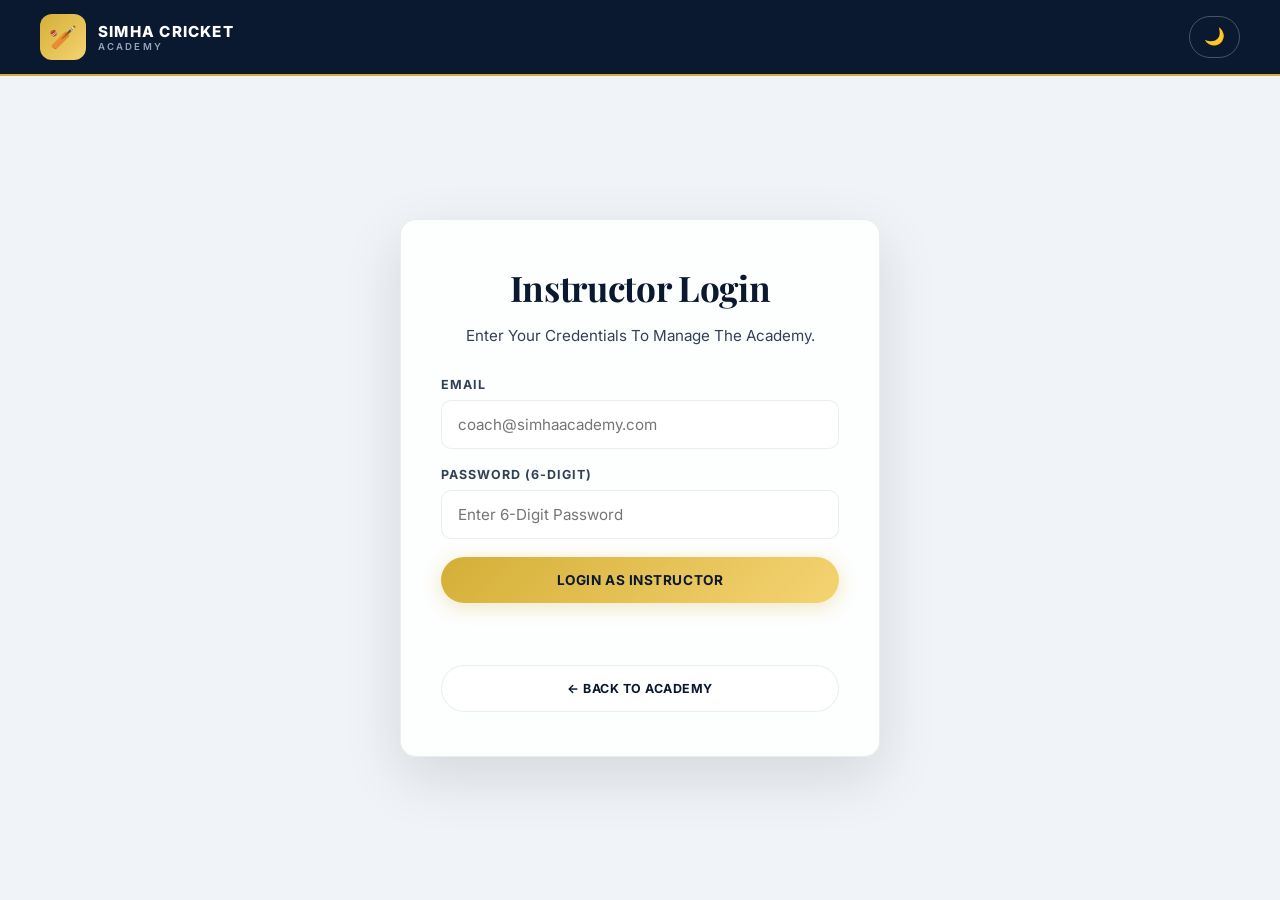
==== commit 5aa7fb58: "Add files via upload" ====
--- a/coach-login.html
+++ b/coach-login.html
@@ -3,81 +3,84 @@
 <head>
     <meta charset="UTF-8" />
     <meta name="viewport" content="width=device-width, initial-scale=1.0" />
-    <title>Instructor Login | Simha Cricket</title>
+    <title>Instructor Login | Simha Cricket Academy</title>
     <link rel="stylesheet" href="style.css" />
 </head>
 <body class="auth-page">
     <header class="auth-header">
-        <div class="container header-inner">
+        <div class="auth-header-inner">
             <a class="brand" href="visitor-login.html">
                 <span class="brand-icon">🏏</span>
                 <span class="brand-text">
-                    <strong>Simha Cricket</strong>
-                    <small>Academy</small>
+                    <strong>SIMHA CRICKET</strong>
+                    <small>ACADEMY</small>
                 </span>
             </a>
-            <button id="darkModeToggle" class="dark-toggle" aria-label="Toggle dark mode">🌙</button>
+            <button id="darkModeToggle" class="dark-toggle" aria-label="Toggle Dark Mode">🌙</button>
         </div>
     </header>
 
     <main class="auth-main">
-        <div class="auth-card instructor-card glass-card">
+        <div class="auth-card glass-card instructor-card">
 
-            <!-- ===== LOGIN SECTION ===== -->
+            <!-- ===== LOGIN ===== -->
             <div id="loginSection">
-                <div class="auth-heading">
-                    <h1>Instructor Login</h1>
-                    <a class="back" href="visitor-login.html">Back</a>
-                </div>
-                <p class="description">Enter your credentials to manage matches.</p>
+                <h1 class="auth-title">Instructor Login</h1>
+                <p class="auth-desc">Enter Your Credentials To Manage The Academy.</p>
 
-                <form id="loginForm" class="login-form">
+                <form id="loginForm">
                     <div class="form-group">
                         <label for="email">Email</label>
                         <input id="email" type="email" placeholder="coach@simhaacademy.com" required />
                     </div>
                     <div class="form-group">
-                        <label for="password">Password (6-digit)</label>
-                        <input id="password" type="password" inputmode="numeric" pattern="[0-9]{6}" maxlength="6" placeholder="Enter 6-digit password" required />
+                        <label for="password">Password (6-Digit)</label>
+                        <input id="password" type="password" inputmode="numeric" pattern="[0-9]{6}" maxlength="6" placeholder="Enter 6-Digit Password" required />
                     </div>
-                    <button class="btn btn-primary" type="submit">Login as Instructor</button>
-                    <div id="message" role="status"></div>
+                    <button class="btn btn-primary" type="submit">Login As Instructor</button>
+                    <div id="message" class="status-msg"></div>
                 </form>
+
+                <div class="back-row">
+                    <a class="btn btn-secondary btn-small" href="index.html">← Back To Academy</a>
+                </div>
             </div>
 
             <!-- ===== DASHBOARD ===== -->
             <section id="instructorDashboard" class="instructor-dashboard" hidden>
-                <div class="auth-heading">
-                    <h1>Instructor Panel</h1>
-                    <a class="back" href="index.html">← Back to Academy</a>
+                <div class="dash-header">
+                    <h1 class="auth-title">Instructor Panel</h1>
+                    <div class="dash-actions">
+                        <a class="btn btn-secondary btn-small" href="index.html">← Back To Academy</a>
+                    </div>
                 </div>
 
-                <!-- ===== VISITORS SECTION (gate only) ===== -->
+                <!-- Visitors -->
                 <section class="dashboard-section">
                     <h3>👥 Visitors (Gate)</h3>
-                    <p class="dashboard-note">Visitors who entered the site via the gate (name + phone only).</p>
+                    <p class="dashboard-note">Everyone Who Entered Via The Gate (Name + Phone).</p>
                     <ul id="visitorsList" class="visitor-list"></ul>
                 </section>
 
-                <!-- ===== REGISTRATIONS SECTION (full registration) ===== -->
+                <!-- Registrations -->
                 <section class="dashboard-section">
                     <h3>📋 Registration Requests</h3>
-                    <p class="dashboard-note">Students who filled the full registration form (name, phone, email, message).</p>
+                    <p class="dashboard-note">Students Who Filled The Full Registration Form.</p>
                     <ul id="registrationsList" class="visitor-list"></ul>
                 </section>
 
-                <!-- ===== MATCHES SECTION ===== -->
+                <!-- Matches Manager -->
                 <section class="dashboard-section">
-                    <h3>🏏 Upcoming matches</h3>
-                    <p class="dashboard-note">Add, edit, or delete matches and their Maps links.</p>
+                    <h3>🏏 Manage Upcoming Matches</h3>
+                    <p class="dashboard-note">Add, Edit, Or Delete Matches And Their Maps Links.</p>
                     <ul id="managedMatches" class="managed-matches"></ul>
                     <form id="matchManagerForm" class="score-form">
                         <div class="form-group">
-                            <label for="managedMatchGroup">Group or match name</label>
+                            <label for="managedMatchGroup">Match Name</label>
                             <input id="managedMatchGroup" type="text" required />
                         </div>
                         <div class="form-group">
-                            <label for="managedMatchSchoolName">School name</label>
+                            <label for="managedMatchSchoolName">School Name</label>
                             <input id="managedMatchSchoolName" type="text" placeholder="e.g. Rashtreeya Vidyalaya Public School" />
                         </div>
                         <div class="score-fields">
@@ -90,15 +93,29 @@
                                 <input id="managedMatchTime" type="time" required />
                             </div>
                             <div class="form-group">
-                                <label for="managedMatchMaps">Maps link</label>
+                                <label for="managedMatchMaps">Maps Link</label>
                                 <input id="managedMatchMaps" type="url" placeholder="https://maps.google.com/" />
                             </div>
                         </div>
-                        <button class="btn btn-primary" type="submit">Add upcoming match</button>
-                        <div id="matchManagerMessage" role="status"></div>
+                        <button class="btn btn-primary" type="submit">Add Upcoming Match</button>
+                        <div id="matchManagerMessage" class="status-msg"></div>
                     </form>
                 </section>
+
+                <!-- ===== LIVE PREVIEW OF INDEX PAGE ===== -->
+                <section class="dashboard-section">
+                    <h3>👁 Live Preview – Homepage Match Centre</h3>
+                    <p class="dashboard-note">Exactly what visitors see on the academy homepage right now.</p>
+                    <div class="preview-frame">
+                        <div class="preview-header">
+                            <span class="eyebrow">Match Centre</span>
+                            <h2 class="section-title">Upcoming <span>Matches</span>.</h2>
+                        </div>
+                        <ul class="matches-grid" id="previewMatchesGrid"></ul>
+                    </div>
+                </section>
             </section>
+
         </div>
     </main>
 
--- a/style.css
+++ b/style.css
@@ -1,54 +1,52 @@
 /* ===== IMPORTS ===== */
-@import url('https://fonts.googleapis.com/css2?family=Inter:opsz,wght@14..32,400;14..32,500;14..32,600;14..32,700;14..32,800&family=Playfair+Display:ital,wght@0,700;1,700&display=swap');
-
-/* ===== RESET & BASE ===== */
-*,
-*::before,
-*::after {
-    box-sizing: border-box;
-    margin: 0;
-    padding: 0;
-}
-html {
-    scroll-behavior: smooth;
-}
+@import url('https://fonts.googleapis.com/css2?family=Inter:wght@400;500;600;700;800&family=Playfair+Display:wght@700&display=swap');
+
+/* ===== RESET ===== */
+*, *::before, *::after { box-sizing: border-box; margin: 0; padding: 0; }
+html { scroll-behavior: smooth; -webkit-text-size-adjust: 100%; }
+
 body {
     min-height: 100vh;
     font-family: 'Inter', sans-serif;
     background: #f0f4f8;
-    color: #1e293b;
+    color: #0a192f;
     -webkit-font-smoothing: antialiased;
     display: flex;
     flex-direction: column;
     transition: background 0.4s, color 0.4s;
-}
-
-/* ===== VARIABLES (Light) ===== */
+    overflow-x: hidden;
+}
+
+/* ===== VARIABLES ===== */
 :root {
     --bg-body: #f0f4f8;
-    --bg-card: rgba(255, 255, 255, 0.78);
+    --bg-section: #ffffff;
+    --bg-section-alt: #f8fafc;
+    --bg-card: rgba(255, 255, 255, 0.85);
     --bg-header-footer: #0a192f;
     --bg-input: #ffffff;
     --gold: #d4af37;
     --gold-light: #f5d372;
-    --gold-glow: rgba(212, 175, 55, 0.3);
+    --gold-glow: rgba(212, 175, 55, 0.25);
     --text-primary: #0a192f;
     --text-secondary: #334155;
     --text-muted: #64748b;
-    --border-light: rgba(255, 255, 255, 0.5);
-    --border-gold: rgba(212, 175, 55, 0.3);
-    --shadow-sm: 0 2px 8px rgba(0, 0, 0, 0.04);
+    --border-light: rgba(15, 35, 55, 0.08);
+    --border-gold: rgba(212, 175, 55, 0.35);
+    --shadow-sm: 0 2px 8px rgba(0, 0, 0, 0.05);
     --shadow-md: 0 8px 32px rgba(0, 0, 0, 0.08);
-    --shadow-lg: 0 20px 60px rgba(0, 0, 0, 0.10);
+    --shadow-lg: 0 20px 60px rgba(0, 0, 0, 0.12);
     --radius: 16px;
     --radius-sm: 10px;
     --transition: 0.3s cubic-bezier(0.25, 0.46, 0.45, 0.94);
 }
 
-/* ===== DARK MODE (proper dark) ===== */
+/* ===== DARK MODE ===== */
 body.dark-mode {
     --bg-body: #0a1628;
-    --bg-card: rgba(16, 30, 50, 0.85);
+    --bg-section: #0f1e30;
+    --bg-section-alt: #0c1a2b;
+    --bg-card: rgba(20, 38, 60, 0.9);
     --bg-header-footer: #060d17;
     --bg-input: #14263b;
     --text-primary: #e6f1ff;
@@ -59,97 +57,12 @@
     --shadow-md: 0 8px 32px rgba(0, 0, 0, 0.7);
     --shadow-lg: 0 20px 60px rgba(0, 0, 0, 0.8);
 }
-
-/* Dark mode overrides for specific elements */
-body.dark-mode {
-    background: var(--bg-body);
-}
-body.dark-mode .card,
-body.dark-mode .glass-card,
-body.dark-mode .hero-panel,
-body.dark-mode .auth-card,
-body.dark-mode .match-item {
-    background: var(--bg-card);
-    border-color: var(--border-light);
-    color: var(--text-primary);
-}
-body.dark-mode .hero-panel li {
-    background: rgba(255, 255, 255, 0.04);
-}
-body.dark-mode .gallery figcaption {
-    background: var(--bg-card);
-}
-body.dark-mode .managed-match input {
-    background: var(--bg-input);
-    border-color: var(--border-light);
-    color: var(--text-primary);
-}
-body.dark-mode .btn-secondary {
-    background: var(--bg-card);
-    border-color: var(--border-light);
-    color: var(--text-primary);
-}
-body.dark-mode .btn-secondary:hover {
-    background: rgba(255, 255, 255, 0.08);
-}
-body.dark-mode .visitor-list li {
-    background: rgba(255, 255, 255, 0.04);
-    border-color: var(--border-light);
-    color: var(--text-secondary);
-}
-body.dark-mode .visitor-list li strong {
-    color: var(--text-primary);
-}
-body.dark-mode .visitor-list li .visitor-detail {
-    color: var(--text-muted);
-}
-body.dark-mode .visitor-list li .visitor-message {
-    border-color: var(--border-light);
-}
-body.dark-mode .form-group input,
-body.dark-mode .form-group textarea {
-    background: var(--bg-input);
-    border-color: var(--border-light);
-    color: var(--text-primary);
-}
-body.dark-mode .form-group label {
-    color: var(--text-secondary);
-}
-body.dark-mode .auth-card .back {
-    border-color: var(--border-light);
-    color: var(--text-secondary);
-}
-body.dark-mode .auth-card .back:hover {
-    border-color: var(--gold);
-    color: var(--gold);
-}
-body.dark-mode .demo {
-    background: rgba(212, 175, 55, 0.12);
-}
-body.dark-mode footer .container {
-    color: #7a8fa6;
-}
-body.dark-mode .section-desc {
-    color: var(--text-secondary);
-}
-body.dark-mode .hero-content p {
-    color: var(--text-secondary);
-}
-body.dark-mode .hero-panel p {
-    color: var(--text-secondary);
-}
+body.dark-mode { background: var(--bg-body); }
 
 /* ===== SCROLLBAR ===== */
-::-webkit-scrollbar {
-    width: 6px;
-}
-::-webkit-scrollbar-track {
-    background: transparent;
-}
-::-webkit-scrollbar-thumb {
-    background: var(--gold);
-    border-radius: 10px;
-}
+::-webkit-scrollbar { width: 8px; }
+::-webkit-scrollbar-track { background: transparent; }
+::-webkit-scrollbar-thumb { background: var(--gold); border-radius: 10px; }
 
 /* ===== GLASS CARD ===== */
 .glass-card {
@@ -161,43 +74,35 @@
 }
 
 /* ===== UTILITY ===== */
-.container {
-    width: min(100% - 40px, 1200px);
-    margin: 0 auto;
-}
 .eyebrow {
     display: inline-block;
-    font-size: 0.7rem;
-    font-weight: 700;
-    letter-spacing: 0.18em;
+    font-size: 0.72rem;
+    font-weight: 700;
+    letter-spacing: 0.22em;
     text-transform: uppercase;
     color: var(--gold);
-    margin-bottom: 14px;
+    margin-bottom: 18px;
     border: 1px solid var(--border-gold);
-    padding: 4px 14px;
+    padding: 6px 16px;
     border-radius: 100px;
-    background: rgba(212, 175, 55, 0.06);
+    background: rgba(212, 175, 55, 0.08);
 }
 .section-title {
     font-family: 'Playfair Display', serif;
     font-weight: 700;
-    font-size: clamp(2.2rem, 5vw, 3.8rem);
-    line-height: 1.1;
+    font-size: clamp(2rem, 4.5vw, 3.4rem);
+    line-height: 1.15;
     margin-bottom: 16px;
     color: var(--text-primary);
 }
-.section-title span {
-    color: var(--gold);
-}
+.section-title span { color: var(--gold); }
 .section-desc {
-    max-width: 560px;
+    max-width: 680px;
     color: var(--text-secondary);
-    line-height: 1.7;
+    line-height: 1.75;
     font-size: 1.05rem;
 }
-.hidden {
-    display: none !important;
-}
+.hidden { display: none !important; }
 
 /* ===== BUTTONS ===== */
 .btn {
@@ -209,8 +114,10 @@
     border: none;
     border-radius: 100px;
     font-family: 'Inter', sans-serif;
-    font-weight: 600;
-    font-size: 0.9rem;
+    font-weight: 700;
+    font-size: 0.85rem;
+    letter-spacing: 0.04em;
+    text-transform: uppercase;
     cursor: pointer;
     transition: var(--transition);
     text-decoration: none;
@@ -224,7 +131,7 @@
 }
 .btn-primary:hover {
     transform: translateY(-2px);
-    box-shadow: 0 8px 30px rgba(212, 175, 55, 0.4);
+    box-shadow: 0 8px 30px rgba(212, 175, 55, 0.45);
 }
 .btn-secondary {
     border: 1px solid var(--border-light);
@@ -232,40 +139,60 @@
     background: var(--bg-card);
 }
 .btn-secondary:hover {
-    background: rgba(255, 255, 255, 0.1);
+    background: rgba(212, 175, 55, 0.08);
     border-color: var(--gold);
 }
+.btn-small { padding: 10px 20px; font-size: 0.78rem; }
 
 /* ===== DARK MODE TOGGLE ===== */
 .dark-toggle {
     background: none;
-    border: 1px solid rgba(255, 255, 255, 0.2);
+    border: 1px solid rgba(255, 255, 255, 0.25);
     border-radius: 100px;
-    padding: 6px 14px;
-    font-size: 1.1rem;
+    padding: 8px 14px;
+    font-size: 1.05rem;
     cursor: pointer;
     transition: var(--transition);
     color: #ffffff;
+    line-height: 1;
+    display: inline-flex;
+    align-items: center;
+    justify-content: center;
+    flex-shrink: 0;
+    min-width: 42px;
+    min-height: 42px;
+    touch-action: manipulation;
+    user-select: none;
+    -webkit-user-select: none;
+    -webkit-tap-highlight-color: transparent;
+    position: relative;
+    z-index: 10;
 }
 .dark-toggle:hover {
     border-color: var(--gold);
     background: rgba(212, 175, 55, 0.15);
 }
+.dark-toggle:active {
+    transform: scale(0.94);
+}
 
 /* ===== HEADER ===== */
 header {
     background: var(--bg-header-footer);
-    padding: 16px 0;
+    padding: 16px 40px;
     border-bottom: 2px solid var(--gold);
     position: sticky;
     top: 0;
     z-index: 100;
+    width: 100%;
 }
 .header-inner {
+    max-width: 1400px;
+    margin: 0 auto;
     display: flex;
     justify-content: space-between;
     align-items: center;
-    gap: 20px;
+    gap: 24px;
     flex-wrap: wrap;
 }
 .brand {
@@ -278,29 +205,29 @@
 .brand-icon {
     display: grid;
     place-items: center;
-    width: 44px;
-    height: 44px;
+    width: 46px;
+    height: 46px;
     border-radius: 12px;
     background: linear-gradient(135deg, #d4af37, #f5d372);
     color: #0a192f;
     font-size: 1.4rem;
     transition: var(--transition);
 }
-.brand:hover .brand-icon {
-    transform: rotate(-6deg) scale(1.05);
-}
+.brand:hover .brand-icon { transform: rotate(-6deg) scale(1.05); }
 .brand-text strong {
     display: block;
-    font-size: 1rem;
-    letter-spacing: 0.04em;
+    font-size: 0.95rem;
+    letter-spacing: 0.08em;
     text-transform: uppercase;
+    font-weight: 800;
 }
 .brand-text small {
     display: block;
     font-size: 0.6rem;
-    letter-spacing: 0.14em;
+    letter-spacing: 0.22em;
     text-transform: uppercase;
     color: #94a3b8;
+    font-weight: 600;
 }
 nav {
     display: flex;
@@ -313,135 +240,123 @@
     text-decoration: none;
     padding: 8px 16px;
     border-radius: 100px;
-    font-size: 0.85rem;
-    font-weight: 500;
+    font-size: 0.82rem;
+    font-weight: 600;
+    letter-spacing: 0.04em;
+    text-transform: uppercase;
     transition: var(--transition);
 }
-nav a:hover {
-    color: #ffffff;
-    background: rgba(255, 255, 255, 0.06);
-}
+nav a:hover { color: #ffffff; background: rgba(255, 255, 255, 0.06); }
 nav .login-link {
     color: var(--gold);
     border: 1px solid var(--border-gold);
     padding: 8px 20px;
 }
-nav .login-link:hover {
-    background: var(--gold);
-    color: #0a192f;
+nav .login-link:hover { background: var(--gold); color: #0a192f; }
+
+/* ===== LOGIN LINK VISIBILITY ===== */
+/* Desktop: show desktop login, hide mobile login */
+.login-link.nav-desktop { display: inline-flex; }
+.login-link.nav-mobile  { display: none !important; }
+
+/* Hide mobile links by default on desktop */
+.nav-mobile { display: none !important; }
+
+/* Hide the Gallery nav link on laptop & tablet (≤ 1024px) */
+@media (max-width: 1024px) {
+    .nav-hide-tablet { display: none !important; }
 }
 
 /* ===== AUTH HEADER ===== */
 .auth-header {
     background: var(--bg-header-footer);
-    padding: 12px 0;
+    padding: 14px 40px;
     border-bottom: 2px solid var(--gold);
     width: 100%;
 }
-.auth-header .brand {
-    color: #ffffff;
-}
-.auth-header .brand-text small {
-    color: #94a3b8;
-}
-.auth-header .dark-toggle {
-    border-color: rgba(255, 255, 255, 0.2);
-    color: #fff;
-}
-.auth-header .dark-toggle:hover {
-    border-color: var(--gold);
+.auth-header-inner {
+    max-width: 1400px;
+    margin: 0 auto;
+    display: flex;
+    justify-content: space-between;
+    align-items: center;
+    gap: 20px;
+    flex-wrap: wrap;
 }
 
 /* ===== HERO ===== */
 .hero {
-    display: grid;
-    grid-template-columns: 1.3fr 0.7fr;
-    gap: 50px;
-    padding: 60px 0 80px;
-    align-items: center;
-}
-.hero-content h1 {
+    width: 100%;
+    padding: 48px 24px;
+    background: transparent;
+    border: none;
+    text-align: center;
+}
+.hero .section-inner {
+    max-width: 1400px;
+    margin: 0 auto;
+    width: 100%;
+    background: linear-gradient(180deg, var(--bg-section) 0%, var(--bg-section-alt) 100%);
+    border-radius: 24px;
+    padding: 90px 60px;
+    border: 1px solid var(--border-light);
+    box-shadow: var(--shadow-md);
+    text-align: center;
+}
+.hero-title {
     font-family: 'Playfair Display', serif;
     font-weight: 700;
-    font-size: clamp(2.6rem, 6vw, 4.8rem);
-    line-height: 1.08;
-    margin-bottom: 20px;
+    font-size: clamp(2.4rem, 5.5vw, 4.4rem);
+    line-height: 1.1;
+    margin-bottom: 22px;
     color: var(--text-primary);
-}
-.hero-content h1 span {
-    color: var(--gold);
-}
-.hero-content p {
+    letter-spacing: -0.02em;
+}
+.hero-title span { color: var(--gold); }
+.hero-desc {
     color: var(--text-secondary);
-    font-size: 1.1rem;
+    font-size: 1.12rem;
     line-height: 1.8;
-    max-width: 520px;
-    margin-bottom: 30px;
-}
-.hero-panel {
-    background: var(--bg-card);
-    backdrop-filter: blur(12px);
-    border: 1px solid var(--border-light);
-    border-radius: var(--radius);
-    padding: 30px;
-    box-shadow: var(--shadow-md);
-}
-.hero-panel h2 {
-    font-size: 1.2rem;
-    margin-bottom: 6px;
-    color: var(--text-primary);
-}
-.hero-panel p {
-    color: var(--text-secondary);
-    font-size: 0.9rem;
-    margin-bottom: 20px;
-}
-.hero-panel ul {
-    list-style: none;
-    display: grid;
-    gap: 12px;
-}
-.hero-panel li {
-    padding: 14px 18px;
-    border-radius: var(--radius-sm);
-    background: rgba(255, 255, 255, 0.5);
-    border-left: 3px solid var(--gold);
-    font-size: 0.9rem;
-    line-height: 1.5;
-    color: var(--text-secondary);
-}
-.hero-panel li strong {
-    display: block;
-    color: var(--gold);
-    font-size: 0.8rem;
-    text-transform: uppercase;
-    letter-spacing: 0.06em;
-    margin-bottom: 3px;
+    max-width: 780px;
+    margin: 0 auto;
 }
 
 /* ===== SECTIONS ===== */
 section.section {
-    padding: 60px 0;
-    border-top: 1px solid var(--border-light);
+    width: 100%;
+    padding: 32px 24px;
+    background: transparent;
+    border: none;
     scroll-margin-top: 20px;
 }
-.section-header {
-    margin-bottom: 36px;
-}
-.section-header .section-desc {
-    max-width: 600px;
-}
+.section-inner {
+    max-width: 1400px;
+    margin: 0 auto;
+    width: 100%;
+    background: var(--bg-section);
+    border-radius: 24px;
+    padding: 70px 60px;
+    border: 1px solid var(--border-light);
+    box-shadow: var(--shadow-sm);
+    transition: background 0.4s;
+}
+section.section-alt .section-inner {
+    background: var(--bg-section-alt);
+}
+.section-header { margin-bottom: 44px; }
 
 /* ===== GRID ===== */
 .grid-3 {
     display: grid;
     grid-template-columns: repeat(3, 1fr);
-    gap: 24px;
+    gap: 28px;
+    width: 100%;
 }
 .grid-2 {
     display: grid;
     grid-template-columns: repeat(2, 1fr);
-    gap: 24px;
+    gap: 28px;
+    width: 100%;
 }
 
 /* ===== CARDS ===== */
@@ -450,9 +365,10 @@
     backdrop-filter: blur(12px);
     border: 1px solid var(--border-light);
     border-radius: var(--radius);
-    padding: 28px 30px;
+    padding: 32px 30px;
     transition: var(--transition);
     box-shadow: var(--shadow-sm);
+    width: 100%;
 }
 .card:hover {
     transform: translateY(-4px);
@@ -461,28 +377,24 @@
 }
 .card h3 {
     color: var(--gold);
-    font-size: 1.1rem;
-    margin-bottom: 8px;
-}
-.card p,
-.card li {
+    font-size: 1.15rem;
+    margin-bottom: 12px;
+    font-weight: 700;
+    letter-spacing: 0.02em;
+}
+.card p {
     color: var(--text-secondary);
-    line-height: 1.7;
-    font-size: 0.95rem;
-}
-.card ul {
-    list-style: none;
-    padding: 0;
-}
-.card ul li {
-    padding: 4px 0;
-}
+    line-height: 1.75;
+    font-size: 0.98rem;
+}
+.card-meta { margin-bottom: 10px; color: var(--text-primary) !important; }
 
 /* ===== GALLERY ===== */
 .gallery {
     display: grid;
     grid-template-columns: repeat(3, 1fr);
-    gap: 20px;
+    gap: 24px;
+    width: 100%;
 }
 .gallery figure {
     margin: 0;
@@ -501,35 +413,38 @@
 .gallery img {
     display: block;
     width: 100%;
-    height: 210px;
+    height: 260px;
     object-fit: cover;
 }
 .gallery figcaption {
-    padding: 14px 18px;
-    font-size: 0.9rem;
+    padding: 16px 20px;
+    font-size: 0.92rem;
     color: var(--text-secondary);
-    font-weight: 500;
+    font-weight: 600;
+    letter-spacing: 0.02em;
     background: var(--bg-card);
 }
 
-/* ===== MATCHES LIST ===== */
+/* ===== MATCHES ===== */
 .matches-grid {
     display: grid;
     grid-template-columns: repeat(2, 1fr);
-    gap: 20px;
+    gap: 24px;
     list-style: none;
+    width: 100%;
 }
 .match-item {
     background: var(--bg-card);
     backdrop-filter: blur(12px);
     border: 1px solid var(--border-light);
     border-radius: var(--radius);
-    padding: 24px 26px;
+    padding: 28px 30px;
     transition: var(--transition);
     display: flex;
     flex-direction: column;
-    gap: 6px;
+    gap: 8px;
     box-shadow: var(--shadow-sm);
+    min-width: 0;
 }
 .match-item:hover {
     transform: translateY(-3px);
@@ -537,45 +452,52 @@
     border-color: var(--border-gold);
 }
 .match-item strong {
-    font-size: 1.1rem;
+    font-size: 1.15rem;
     color: var(--gold);
+    font-weight: 700;
+    letter-spacing: 0.02em;
 }
 .match-item .match-meta {
     color: var(--text-secondary);
-    font-size: 0.9rem;
+    font-size: 0.92rem;
 }
 .match-item .match-school {
     color: var(--text-muted);
-    font-size: 0.85rem;
+    font-size: 0.87rem;
 }
 .match-item a {
     color: var(--gold);
     text-decoration: none;
-    font-weight: 600;
+    font-weight: 700;
     font-size: 0.85rem;
-    margin-top: 4px;
+    margin-top: 6px;
     display: inline-flex;
     align-items: center;
     gap: 6px;
-}
-.match-item a:hover {
-    text-decoration: underline;
-}
+    text-transform: uppercase;
+    letter-spacing: 0.04em;
+}
+.match-item a:hover { text-decoration: underline; }
+
+.match-item.match-past {
+    opacity: 0.55;
+    border-left: 3px solid var(--text-muted);
+}
+.match-item.match-past strong { color: var(--text-muted); }
 
 /* ===== FORM ===== */
-.form-group {
-    display: grid;
-    gap: 6px;
-}
+.form-group { display: grid; gap: 8px; }
 .form-group label {
-    font-weight: 600;
-    font-size: 0.85rem;
+    font-weight: 700;
+    font-size: 0.78rem;
+    letter-spacing: 0.08em;
+    text-transform: uppercase;
     color: var(--text-secondary);
 }
 .form-group input,
 .form-group textarea {
     width: 100%;
-    padding: 13px 16px;
+    padding: 14px 16px;
     border: 1px solid var(--border-light);
     border-radius: var(--radius-sm);
     background: var(--bg-input);
@@ -590,53 +512,47 @@
     border-color: var(--gold);
     box-shadow: 0 0 0 3px var(--gold-glow);
 }
-.form-group textarea {
-    min-height: 100px;
-    resize: vertical;
-}
-.form-row {
-    display: grid;
-    grid-template-columns: 1fr 1fr;
-    gap: 16px;
-}
+.form-group textarea { min-height: 110px; resize: vertical; }
+.form-row { display: grid; grid-template-columns: 1fr 1fr; gap: 16px; }
 
 /* ===== REGISTER FORM ===== */
 .register-form {
-    max-width: 620px;
+    width: 100%;
+    max-width: 100%;
     display: grid;
-    gap: 18px;
+    gap: 20px;
 }
 
 /* ===== CONTACT ===== */
-.contact-list {
-    list-style: none;
-    display: grid;
-    gap: 10px;
-}
+.contact-list { list-style: none; display: grid; gap: 12px; }
 .contact-list li {
     color: var(--text-secondary);
-    font-size: 0.95rem;
+    font-size: 0.98rem;
+    line-height: 1.6;
 }
 .contact-list a {
     color: var(--gold);
     text-decoration: none;
-    font-weight: 500;
-}
-.contact-list a:hover {
-    text-decoration: underline;
-}
+    font-weight: 700;
+}
+.contact-list a:hover { text-decoration: underline; }
 
 /* ===== FOOTER ===== */
 footer {
     background: var(--bg-header-footer);
-    padding: 24px 0;
+    padding: 32px 40px;
     border-top: 2px solid var(--gold);
     margin-top: auto;
-}
-footer .container {
+    width: 100%;
+}
+.footer-inner {
+    max-width: 1400px;
+    margin: 0 auto;
     color: #94a3b8;
-    font-size: 0.85rem;
+    font-size: 0.82rem;
     text-align: center;
+    letter-spacing: 0.06em;
+    text-transform: uppercase;
 }
 
 /* ===== AUTH PAGES ===== */
@@ -652,118 +568,85 @@
     flex: 1;
     display: grid;
     place-items: center;
-    padding: 24px;
+    padding: 40px 20px;
+    width: 100%;
 }
 .auth-card {
     width: min(100%, 480px);
-    padding: 40px 36px;
-    border: 1px solid var(--border-light);
+    padding: 44px 40px;
     border-radius: var(--radius);
     background: var(--bg-card);
     backdrop-filter: blur(12px);
     box-shadow: var(--shadow-lg);
 }
-.auth-card .brand {
+.auth-title {
+    font-family: 'Playfair Display', serif;
+    font-size: clamp(1.7rem, 4vw, 2.2rem);
+    margin-bottom: 12px;
+    color: var(--text-primary);
+    text-align: center;
+    letter-spacing: -0.01em;
+}
+.auth-desc {
+    color: var(--text-secondary);
+    line-height: 1.65;
     margin-bottom: 28px;
-}
-.auth-card .brand-icon {
-    width: 44px;
-    height: 44px;
-    font-size: 1.4rem;
-}
-.auth-card .brand-text strong {
-    font-size: 1rem;
-    color: var(--text-primary);
-}
-.auth-card .brand-text small {
-    color: var(--text-muted);
-}
-.auth-card h1 {
-    font-family: 'Playfair Display', serif;
-    font-size: clamp(1.6rem, 4vw, 2.2rem);
-    margin-bottom: 8px;
-    color: var(--text-primary);
-}
-.auth-card .description {
-    color: var(--text-secondary);
-    line-height: 1.6;
-    margin-bottom: 24px;
     font-size: 0.95rem;
-}
-.auth-card form {
-    display: grid;
-    gap: 16px;
-}
-.auth-card .form-group label {
-    font-size: 0.8rem;
-    text-transform: uppercase;
-    letter-spacing: 0.04em;
-    color: var(--text-secondary);
-}
-.auth-card .btn {
-    justify-content: center;
-    padding: 14px;
-    font-size: 0.95rem;
-}
-.auth-card .demo {
-    padding: 12px 16px;
+    text-align: center;
+}
+.auth-card form { display: grid; gap: 18px; }
+.auth-card .btn { justify-content: center; width: 100%; padding: 15px; }
+.demo-box {
+    padding: 14px 18px;
     border-radius: var(--radius-sm);
-    background: rgba(212, 175, 55, 0.08);
+    background: rgba(212, 175, 55, 0.1);
     border: 1px solid var(--border-gold);
     color: var(--gold);
-    font-size: 0.85rem;
+    font-size: 0.88rem;
     text-align: center;
-}
-.auth-card .auth-heading {
+    font-weight: 700;
+    letter-spacing: 0.06em;
+    text-transform: uppercase;
+    margin-bottom: 20px;
+}
+.back-row {
+    margin-top: 22px;
+    text-align: center;
+    display: flex;
+    justify-content: center;
+}
+.status-msg {
+    min-height: 22px;
+    color: var(--gold);
+    font-size: 0.88rem;
+    text-align: center;
+    font-weight: 600;
+}
+
+/* ===== INSTRUCTOR DASHBOARD ===== */
+.instructor-card { width: min(100%, 480px); }
+.instructor-card.dashboard-wide {
+    width: min(100% - 40px, 1200px);
+    max-width: 1200px;
+}
+.instructor-dashboard {
+    margin-top: 32px;
+    padding-top: 32px;
+    border-top: 1px solid var(--border-light);
+}
+.dash-header {
     display: flex;
     justify-content: space-between;
     align-items: center;
     gap: 16px;
-    margin-bottom: 4px;
-}
-.auth-card .auth-heading h1 {
-    margin-bottom: 0;
-}
-.auth-card .back {
-    color: var(--text-secondary);
-    text-decoration: none;
-    font-size: 0.85rem;
-    padding: 6px 14px;
-    border-radius: 100px;
-    border: 1px solid var(--border-light);
-    transition: var(--transition);
-}
-.auth-card .back:hover {
-    border-color: var(--gold);
-    color: var(--gold);
-}
-#message,
-#formMessage,
-#otpMessage,
-#matchManagerMessage,
-#registrationMessage {
-    min-height: 20px;
-    color: var(--gold);
-    font-size: 0.9rem;
-    text-align: center;
-}
-.auth-card .visitor-card {
-    width: min(100%, 560px);
-}
-
-/* ===== INSTRUCTOR DASHBOARD ===== */
-.instructor-card.dashboard-wide {
-    width: min(100% - 40px, 1200px);
-    max-width: 1200px;
-}
-.instructor-dashboard {
+    flex-wrap: wrap;
+    margin-bottom: 24px;
+}
+.dash-header .auth-title { margin-bottom: 0; text-align: left; }
+
+.dashboard-section {
+    padding-top: 28px;
     margin-top: 28px;
-    padding-top: 28px;
-    border-top: 1px solid var(--border-light);
-}
-.dashboard-section {
-    padding-top: 24px;
-    margin-top: 24px;
     border-top: 1px solid var(--border-light);
 }
 .dashboard-section:first-of-type {
@@ -774,12 +657,14 @@
 .dashboard-section h3 {
     color: var(--gold);
     font-size: 1.1rem;
-    margin-bottom: 4px;
+    margin-bottom: 6px;
+    font-weight: 700;
+    letter-spacing: 0.02em;
 }
 .dashboard-section .dashboard-note {
     color: var(--text-secondary);
     font-size: 0.85rem;
-    margin-bottom: 16px;
+    margin-bottom: 18px;
 }
 
 /* ===== VISITOR LIST ===== */
@@ -787,7 +672,7 @@
     display: grid;
     gap: 10px;
     list-style: none;
-    max-height: 300px;
+    max-height: 320px;
     overflow-y: auto;
     padding-right: 4px;
 }
@@ -797,7 +682,7 @@
     align-items: center;
     padding: 14px 18px;
     border-radius: var(--radius-sm);
-    background: rgba(255, 255, 255, 0.5);
+    background: rgba(212, 175, 55, 0.05);
     border: 1px solid var(--border-light);
     color: var(--text-secondary);
     font-size: 0.9rem;
@@ -805,27 +690,21 @@
     gap: 8px;
     transition: var(--transition);
 }
-.visitor-list li:hover {
-    border-color: var(--border-gold);
-}
-.visitor-list li .visitor-info {
-    flex: 1;
-    min-width: 150px;
-}
+.visitor-list li:hover { border-color: var(--border-gold); }
+.visitor-list li .visitor-info { flex: 1; min-width: 180px; }
 .visitor-list li strong {
     color: var(--text-primary);
     display: block;
-}
-.visitor-list li .visitor-detail {
-    font-size: 0.8rem;
+    font-size: 0.95rem;
+    margin-bottom: 3px;
+}
+.visitor-list li .visitor-detail { font-size: 0.8rem; color: var(--text-muted); }
+.visitor-list li .visitor-message {
+    font-size: 0.82rem;
     color: var(--text-muted);
-}
-.visitor-list li .visitor-message {
-    font-size: 0.8rem;
-    color: var(--text-muted);
-    width: 100%;
-    margin-top: 4px;
-    padding-top: 4px;
+    width: 100%;
+    margin-top: 6px;
+    padding-top: 6px;
     border-top: 1px dashed var(--border-light);
 }
 .visitor-list li .delete-visitor {
@@ -834,29 +713,30 @@
     color: #ef4444;
     font-size: 1.2rem;
     cursor: pointer;
-    padding: 4px 8px;
+    padding: 4px 10px;
     border-radius: 100px;
     transition: var(--transition);
     line-height: 1;
+    font-weight: 700;
 }
 .visitor-list li .delete-visitor:hover {
-    background: rgba(239, 68, 68, 0.1);
-    transform: scale(1.2);
-}
-
-/* Managed matches */
+    background: rgba(239, 68, 68, 0.12);
+    transform: scale(1.15);
+}
+
+/* ===== MANAGED MATCHES ===== */
 .managed-matches {
     display: grid;
     gap: 12px;
     list-style: none;
-    margin-bottom: 20px;
+    margin-bottom: 24px;
 }
 .managed-match {
     display: grid;
-    grid-template-columns: 1.5fr 1.2fr 1fr 1fr 1.8fr auto auto;
+    grid-template-columns: 1.5fr 1.3fr 1fr 1fr 1.6fr auto auto;
     gap: 10px;
     align-items: center;
-    padding: 6px 0;
+    padding: 8px 0;
 }
 .managed-match input {
     padding: 10px 12px;
@@ -869,209 +749,356 @@
     min-width: 0;
     width: 100%;
 }
-.managed-match input:focus {
-    outline: none;
-    border-color: var(--gold);
-}
+.managed-match input:focus { outline: none; border-color: var(--gold); }
 .managed-match .save-match {
     background: linear-gradient(135deg, #d4af37, #f5d372);
     color: #0a192f;
     border: none;
-    padding: 8px 14px;
+    padding: 9px 14px;
     border-radius: var(--radius-sm);
-    font-weight: 600;
+    font-weight: 700;
+    font-size: 0.75rem;
+    letter-spacing: 0.04em;
+    text-transform: uppercase;
     cursor: pointer;
     transition: var(--transition);
 }
-.managed-match .save-match:hover {
-    transform: scale(1.02);
-}
+.managed-match .save-match:hover { transform: scale(1.03); }
 .managed-match .delete-match {
     background: #fee2e2;
     color: #dc2626;
     border: none;
-    padding: 8px 14px;
+    padding: 9px 14px;
     border-radius: var(--radius-sm);
-    font-weight: 600;
+    font-weight: 700;
+    font-size: 0.75rem;
+    letter-spacing: 0.04em;
+    text-transform: uppercase;
     cursor: pointer;
     transition: var(--transition);
 }
-.managed-match .delete-match:hover {
-    background: #fecaca;
-}
-
-/* Score form */
-.score-form {
-    display: grid;
-    gap: 14px;
-}
-.score-form .form-group label {
-    font-size: 0.8rem;
-    text-transform: uppercase;
-    letter-spacing: 0.04em;
-}
-.score-fields {
-    display: grid;
-    grid-template-columns: repeat(3, 1fr);
-    gap: 14px;
-}
-.score-form .btn {
-    justify-content: center;
-}
-
-/* ===== RESPONSIVE ===== */
+.managed-match .delete-match:hover { background: #fecaca; }
+
+/* ===== SCORE FORM ===== */
+.score-form { display: grid; gap: 16px; }
+.score-fields { display: grid; grid-template-columns: repeat(3, 1fr); gap: 14px; }
+.score-form .btn { justify-content: center; }
+
+/* ============================================================
+   ===== RESPONSIVE – MOBILE OPTIMISED =====
+   ============================================================ */
+
+/* ---------- Tablet (≤1024px) ---------- */
 @media (max-width: 1024px) {
-    .hero {
-        grid-template-columns: 1fr;
-        gap: 30px;
-    }
-    .hero-content h1 {
-        font-size: clamp(2.4rem, 5vw, 3.6rem);
-    }
-    .grid-3 {
-        grid-template-columns: repeat(2, 1fr);
-    }
-    .gallery {
-        grid-template-columns: repeat(2, 1fr);
-    }
-}
-
+    .grid-3 { grid-template-columns: repeat(2, 1fr); }
+    .gallery { grid-template-columns: repeat(2, 1fr); }
+    .section-inner { padding: 60px 40px; }
+    .hero .section-inner { padding: 70px 40px; }
+}
+
+/* ---------- Mobile (≤768px) ---------- */
 @media (max-width: 768px) {
-    .container {
-        width: min(100% - 24px, 100%);
-    }
+
+    body { font-size: 15px; }
+
+    /* ===== HEADER ===== */
+    header { padding: 12px 16px 10px; }
     .header-inner {
         flex-direction: column;
-        align-items: flex-start;
-        gap: 14px;
-    }
+        align-items: center;
+        gap: 10px;
+        flex-wrap: nowrap;
+    }
+    .brand { gap: 10px; }
+    .brand-icon {
+        width: 38px;
+        height: 38px;
+        border-radius: 10px;
+        font-size: 1.15rem;
+    }
+    .brand-text strong { font-size: 0.82rem; letter-spacing: 0.06em; }
+    .brand-text small  { font-size: 0.52rem; letter-spacing: 0.2em; }
+
+    /* Nav bar – pill style */
     nav {
         width: 100%;
+        justify-content: center;
+        gap: 6px;
+        padding: 5px 8px;
+        background: rgba(255, 255, 255, 0.04);
+        border: 1px solid rgba(255, 255, 255, 0.08);
+        border-radius: 100px;
+        flex-wrap: nowrap;
+    }
+
+    /* Hide desktop links, show mobile links */
+    nav a.nav-desktop { display: none !important; }
+    nav a.nav-mobile  { display: inline-flex !important; }
+
+    /* Login link – hide desktop version, show mobile version */
+    .login-link.nav-desktop { display: none !important; }
+    .login-link.nav-mobile  { display: inline-flex !important; }
+
+    nav a {
+        font-size: 0.68rem;
+        padding: 7px 12px;
+        letter-spacing: 0.05em;
+        white-space: nowrap;
+    }
+    nav .login-link {
+        padding: 7px 14px;
+        font-size: 0.68rem;
+    }
+    nav .dark-toggle {
+        display: inline-flex !important;
+        min-width: 38px;
+        min-height: 38px;
+        padding: 0;
+        font-size: 1rem;
+        flex-shrink: 0;
+    }
+
+    /* ===== HERO ===== */
+    .hero { padding: 20px 14px; }
+    .hero .section-inner {
+        padding: 40px 22px;
+        border-radius: 18px;
+    }
+    .eyebrow {
+        font-size: 0.6rem;
+        padding: 5px 12px;
+        letter-spacing: 0.16em;
+        margin-bottom: 14px;
+    }
+    .hero-title {
+        font-size: 1.85rem;
+        line-height: 1.18;
+        margin-bottom: 14px;
+    }
+    .hero-desc { font-size: 0.95rem; line-height: 1.7; }
+
+    /* ===== SECTIONS ===== */
+    section.section { padding: 14px 14px; }
+    .section-inner { padding: 32px 22px; border-radius: 18px; }
+    .section-header { margin-bottom: 28px; }
+    .section-title { font-size: 1.6rem; margin-bottom: 12px; }
+    .section-desc { font-size: 0.92rem; line-height: 1.7; }
+
+    /* ===== GRIDS STACK ===== */
+    .grid-3, .grid-2, .form-row, .score-fields { grid-template-columns: 1fr; }
+
+    /* ===== CARDS ===== */
+    .card { padding: 22px 20px; border-radius: 14px; }
+    .card h3 { font-size: 1.05rem; margin-bottom: 8px; }
+    .card p  { font-size: 0.92rem; line-height: 1.7; }
+
+    /* ===== GALLERY ===== */
+    .gallery { grid-template-columns: 1fr; gap: 16px; }
+    .gallery img { height: 210px; }
+    .gallery figcaption { padding: 12px 16px; font-size: 0.85rem; }
+
+    /* ===== MATCHES – MOBILE FIX ===== */
+    .matches-grid {
+        grid-template-columns: 1fr;
+        gap: 14px;
+    }
+    .match-item {
+        padding: 18px 18px;
+        border-radius: 14px;
+        gap: 6px;
+        min-width: 0;
+        width: 100%;
+    }
+    .match-item strong {
+        font-size: 1.05rem;
+        line-height: 1.3;
+    }
+    .match-item .match-meta {
+        font-size: 0.82rem;
+        line-height: 1.5;
+        display: flex;
+        flex-wrap: wrap;
         gap: 4px;
-    }
-    nav a {
-        padding: 6px 12px;
+        color: var(--text-secondary);
+    }
+    .match-item .match-school {
         font-size: 0.8rem;
-    }
-    .hero {
-        padding: 30px 0 50px;
-    }
-    .hero-panel {
-        padding: 22px;
-    }
-    .grid-3,
-    .grid-2,
-    .matches-grid,
-    .gallery {
-        grid-template-columns: 1fr;
-    }
-    .form-row {
-        grid-template-columns: 1fr;
-    }
-    .score-fields {
-        grid-template-columns: 1fr;
-    }
+        line-height: 1.4;
+        color: var(--text-muted);
+    }
+    .match-item a {
+        font-size: 0.8rem;
+        margin-top: 4px;
+    }
+
+    /* ===== FORMS ===== */
+    .register-form { gap: 16px; }
+    .form-group input,
+    .form-group textarea {
+        padding: 14px 15px;
+        font-size: 16px;
+        border-radius: 12px;
+    }
+    .form-group label { font-size: 0.72rem; }
+    .form-group textarea { min-height: 100px; }
+
+    .register-form .btn,
+    .auth-card .btn {
+        padding: 16px;
+        font-size: 0.82rem;
+        border-radius: 100px;
+        width: 100%;
+    }
+
+    /* ===== CONTACT ===== */
+    .contact-list li { font-size: 0.92rem; }
+
+    /* ===== FOOTER ===== */
+    footer { padding: 22px 16px; }
+    .footer-inner { font-size: 0.72rem; letter-spacing: 0.05em; line-height: 1.6; }
+
+    /* ===== AUTH PAGES ===== */
+    .auth-header { padding: 12px 16px; }
+    .auth-header-inner { justify-content: center; }
+    .auth-main { padding: 24px 16px; }
+    .auth-card { padding: 28px 22px; border-radius: 16px; }
+    .auth-title { font-size: 1.5rem; }
+    .auth-desc { font-size: 0.9rem; margin-bottom: 22px; }
+    .demo-box { font-size: 0.8rem; padding: 12px 14px; }
+    .back-row { margin-top: 18px; }
+
+    /* ===== DASHBOARD ===== */
+    .instructor-card.dashboard-wide { width: 100%; }
+    .dash-header {
+        flex-direction: column;
+        align-items: flex-start;
+        gap: 12px;
+    }
+    .dash-header .auth-title { font-size: 1.4rem; text-align: left; }
+    .dashboard-section h3 { font-size: 1rem; }
+    .dashboard-section .dashboard-note { font-size: 0.8rem; }
+
+    /* ===== VISITOR LIST ===== */
+    .visitor-list li { padding: 12px 14px; border-radius: 12px; }
+    .visitor-list li strong { font-size: 0.9rem; }
+    .visitor-list li .visitor-detail { font-size: 0.75rem; }
+
+    /* ===== MANAGED MATCHES ===== */
     .managed-match {
         grid-template-columns: 1fr 1fr;
-    }
-    .managed-match input:not(.managed-match-group) {
-        grid-column: 1 / -1;
-    }
-    .managed-match .managed-match-group {
-        grid-column: 1 / -1;
-    }
-    .auth-card {
-        padding: 28px 20px;
-    }
-    .instructor-card.dashboard-wide {
-        width: min(100% - 16px, 100%);
-    }
-    section.section {
-        padding: 40px 0;
-    }
-    .gallery img {
-        height: 180px;
-    }
-}
-
-@media (max-width: 480px) {
-    .auth-card {
-        padding: 20px 16px;
-    }
-    .auth-card h1 {
-        font-size: 1.5rem;
-    }
-    .hero-content h1 {
-        font-size: 2rem;
-    }
-    .managed-match {
-        grid-template-columns: 1fr;
-        gap: 8px;
-    }
-    .managed-match input {
-        grid-column: 1 / -1;
-    }
+        gap: 10px;
+    }
+    .managed-match input:not(.managed-match-group) { grid-column: 1 / -1; }
+    .managed-match .managed-match-group { grid-column: 1 / -1; }
     .managed-match .save-match,
     .managed-match .delete-match {
         width: 100%;
-        justify-content: center;
-    }
-    .brand-text strong {
+        padding: 11px;
+        font-size: 0.72rem;
+    }
+    .managed-match .save-match { grid-column: 1 / 2; }
+    .managed-match .delete-match { grid-column: 2 / 3; }
+
+    /* ===== LIVE PREVIEW ===== */
+    .preview-frame { padding: 22px 18px; border-radius: 14px; }
+    .preview-frame .matches-grid { grid-template-columns: 1fr; gap: 14px; }
+    .preview-frame .match-item { padding: 18px 18px; }
+    .dash-actions { width: 100%; justify-content: flex-start; }
+}
+
+/* ---------- Small phones (≤480px) ---------- */
+@media (max-width: 480px) {
+    body { font-size: 14px; }
+
+    .hero-title { font-size: 1.6rem; }
+    .section-title { font-size: 1.4rem; }
+    .section-inner { padding: 26px 18px; border-radius: 16px; }
+    section.section { padding: 12px 12px; }
+    .hero { padding: 18px 12px; }
+    .hero .section-inner { padding: 32px 20px; border-radius: 16px; }
+
+    .eyebrow { font-size: 0.55rem; padding: 4px 10px; }
+
+    .brand-icon { width: 34px; height: 34px; font-size: 1rem; }
+    .brand-text strong { font-size: 0.76rem; }
+    .brand-text small  { font-size: 0.48rem; }
+
+    nav a { font-size: 0.62rem; padding: 6px 9px; }
+    nav .login-link { padding: 6px 10px; font-size: 0.62rem; }
+    nav .dark-toggle {
+        min-width: 34px;
+        min-height: 34px;
+        padding: 0;
         font-size: 0.9rem;
-    }
-    .brand-icon {
-        width: 40px;
-        height: 40px;
-        font-size: 1.2rem;
-    }
-    .visitor-list li {
-        flex-direction: column;
-        align-items: flex-start;
-    }
-    .visitor-list li .delete-visitor {
-        align-self: flex-end;
-    }
+        flex-shrink: 0;
+    }
+
+    .card { padding: 18px 16px; }
+    .card h3 { font-size: 1rem; }
+    .card p  { font-size: 0.88rem; }
+
+    .gallery img { height: 180px; }
+
+    .auth-card { padding: 24px 18px; border-radius: 14px; }
+    .auth-title { font-size: 1.35rem; }
+    .auth-desc { font-size: 0.85rem; }
+
+    .visitor-list li { flex-direction: column; align-items: flex-start; }
+    .visitor-list li .delete-visitor { align-self: flex-end; }
+
+    .managed-match { grid-template-columns: 1fr; gap: 8px; }
+    .managed-match input { grid-column: 1 / -1; }
+    .managed-match .save-match,
+    .managed-match .delete-match { grid-column: 1 / -1; width: 100%; }
+
+    .footer-inner { font-size: 0.68rem; }
 }
 
 /* ===== ANIMATIONS ===== */
 @keyframes fadeUp {
-    from {
-        opacity: 0;
-        transform: translateY(20px);
-    }
-    to {
-        opacity: 1;
-        transform: translateY(0);
-    }
-}
-.animate-in {
-    animation: fadeUp 0.6s ease forwards;
-}
-.delay-1 {
-    animation-delay: 0.1s;
-    opacity: 0;
-}
-.delay-2 {
-    animation-delay: 0.2s;
-    opacity: 0;
-}
-.delay-3 {
-    animation-delay: 0.3s;
-    opacity: 0;
-}
-/* ===== REGISTRATION BADGE ===== */
-.registration-badge {
-    display: inline-block;
-    background: var(--gold);
-    color: #0a192f;
-    font-size: 0.6rem;
-    font-weight: 700;
-    padding: 2px 10px;
-    border-radius: 100px;
-    text-transform: uppercase;
-    letter-spacing: 0.04em;
-    margin-left: 8px;
-}
-.visitor-list li .visitor-info .registration-badge {
-    display: inline-block;
+    from { opacity: 0; transform: translateY(20px); }
+    to { opacity: 1; transform: translateY(0); }
+}
+.animate-in { animation: fadeUp 0.6s ease forwards; }
+
+/* ===== DASH ACTIONS ===== */
+.dash-actions {
+    display: flex;
+    gap: 10px;
+    flex-wrap: wrap;
+    align-items: center;
+}
+
+/* ===== LIVE PREVIEW ===== */
+.preview-frame {
+    background: var(--bg-section-alt, #f8fafc);
+    border: 1px solid var(--border-light);
+    border-radius: var(--radius);
+    padding: 32px 28px;
+    margin-top: 8px;
+    box-shadow: inset 0 1px 0 rgba(255, 255, 255, 0.05);
+}
+body.dark-mode .preview-frame {
+    background: rgba(12, 26, 43, 0.7);
+}
+.preview-header {
+    margin-bottom: 24px;
+    text-align: left;
+}
+.preview-header .section-title {
+    font-size: clamp(1.4rem, 3vw, 2rem);
+    margin-bottom: 0;
+}
+.preview-frame .matches-grid {
+    grid-template-columns: repeat(2, 1fr);
+    gap: 18px;
+}
+.preview-frame .match-item {
+    padding: 22px 24px;
+}
+
+@media (max-width: 768px) {
+    .preview-frame { padding: 24px 20px; }
+    .preview-frame .matches-grid { grid-template-columns: 1fr; }
+    .dash-actions { width: 100%; justify-content: flex-start; }
 }
